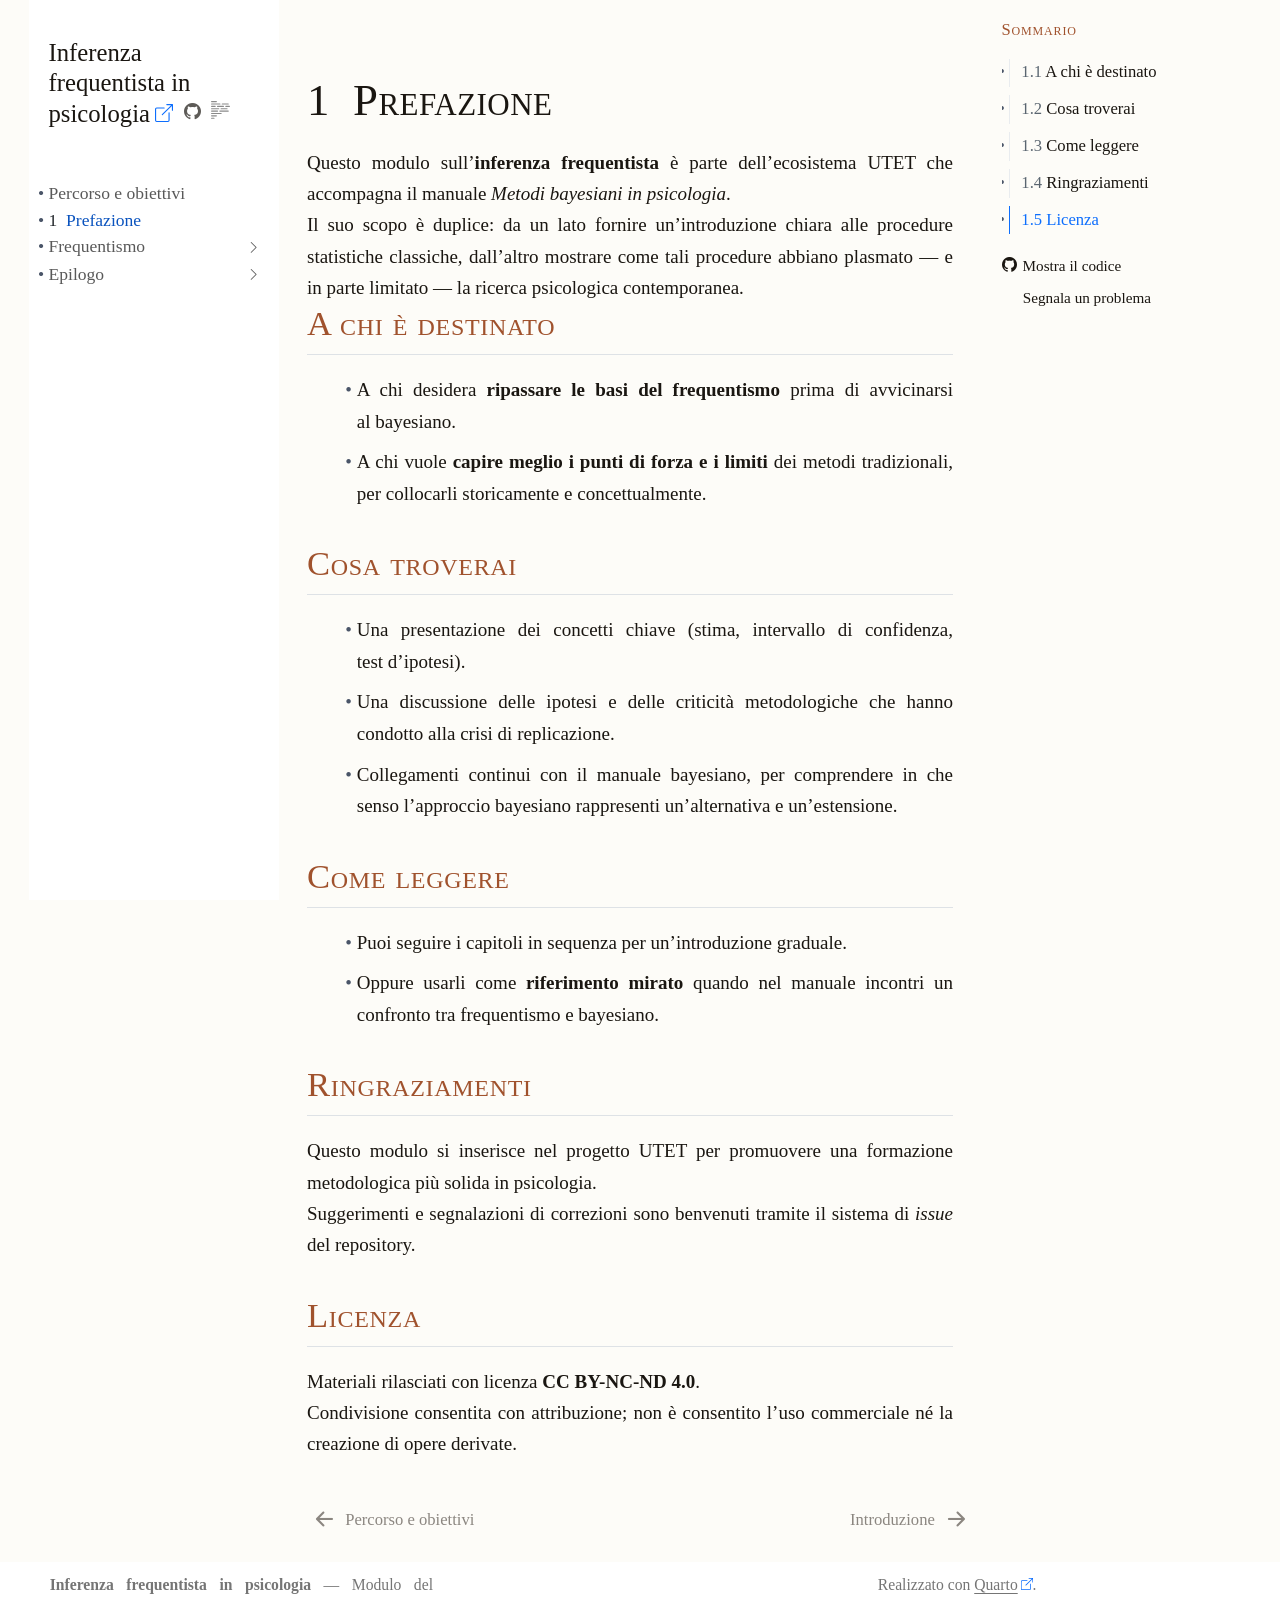
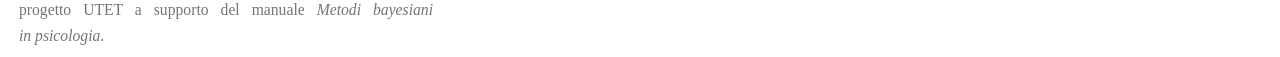
==== prefazione.html @ bd8d2718 "Update documentation" ====
<!DOCTYPE html>
<html xmlns="http://www.w3.org/1999/xhtml" lang="it" xml:lang="it"><head>

<meta charset="utf-8">
<meta name="generator" content="quarto-1.7.34">

<meta name="viewport" content="width=device-width, initial-scale=1.0, user-scalable=yes">


<title>1&nbsp; Prefazione – Inferenza frequentista in psicologia</title>
<style>
code{white-space: pre-wrap;}
span.smallcaps{font-variant: small-caps;}
div.columns{display: flex; gap: min(4vw, 1.5em);}
div.column{flex: auto; overflow-x: auto;}
div.hanging-indent{margin-left: 1.5em; text-indent: -1.5em;}
ul.task-list{list-style: none;}
ul.task-list li input[type="checkbox"] {
  width: 0.8em;
  margin: 0 0.8em 0.2em -1em; /* quarto-specific, see https://github.com/quarto-dev/quarto-cli/issues/4556 */ 
  vertical-align: middle;
}
</style>


<script src="site_libs/quarto-nav/quarto-nav.js"></script>
<script src="site_libs/quarto-nav/headroom.min.js"></script>
<script src="site_libs/clipboard/clipboard.min.js"></script>
<script src="site_libs/quarto-search/autocomplete.umd.js"></script>
<script src="site_libs/quarto-search/fuse.min.js"></script>
<script src="site_libs/quarto-search/quarto-search.js"></script>
<meta name="quarto:offset" content="./">
<link href="./chapters/frequentist_inference/introduction_frequentist_inference.html" rel="next">
<link href="./index.html" rel="prev">
<link href="./style/gauss.png" rel="icon" type="image/png">
<script src="site_libs/quarto-html/quarto.js" type="module"></script>
<script src="site_libs/quarto-html/tabsets/tabsets.js" type="module"></script>
<script src="site_libs/quarto-html/popper.min.js"></script>
<script src="site_libs/quarto-html/tippy.umd.min.js"></script>
<script src="site_libs/quarto-html/anchor.min.js"></script>
<link href="site_libs/quarto-html/tippy.css" rel="stylesheet">
<link href="site_libs/quarto-html/quarto-syntax-highlighting-0a72236910a44089af39cd28873f322e.css" rel="stylesheet" id="quarto-text-highlighting-styles">
<script src="site_libs/bootstrap/bootstrap.min.js"></script>
<link href="site_libs/bootstrap/bootstrap-icons.css" rel="stylesheet">
<link href="site_libs/bootstrap/bootstrap-9908c7b05874059c2106d454ac00f1d0.min.css" rel="stylesheet" append-hash="true" id="quarto-bootstrap" data-mode="light">
<script id="quarto-search-options" type="application/json">{
  "location": "sidebar",
  "copy-button": false,
  "collapse-after": 3,
  "panel-placement": "start",
  "type": "textbox",
  "limit": 50,
  "keyboard-shortcut": [
    "f",
    "/",
    "s"
  ],
  "show-item-context": false,
  "language": {
    "search-no-results-text": "Nessun risultato",
    "search-matching-documents-text": "documenti trovati",
    "search-copy-link-title": "Copiare il link nella ricerca",
    "search-hide-matches-text": "Nascondere i risultati aggiuntivi",
    "search-more-match-text": "ci sono altri risultati in questo documento",
    "search-more-matches-text": "ulteriori risultati in questo documento",
    "search-clear-button-title": "Pulire",
    "search-text-placeholder": "",
    "search-detached-cancel-button-title": "Cancellare",
    "search-submit-button-title": "Inviare",
    "search-label": "Ricerca"
  }
}</script>
<script async="" src="https://www.googletagmanager.com/gtag/js?id=G-QT5S3P9D31"></script>

<script type="text/javascript">

window.dataLayer = window.dataLayer || [];
function gtag(){dataLayer.push(arguments);}
gtag('js', new Date());
gtag('config', 'G-QT5S3P9D31', { 'anonymize_ip': true});
</script>
<style>html{ scroll-behavior: smooth; }</style>
<script>
window.MathJax = {
  tex: { inlineMath: [['$', '$'], ['\\(', '\\)']] },
  svg: { scale: 1, mtextInheritFont: true, fontCache: 'none', minScale: 1 },
  options: { renderActions: { addMenu: [0, '', ''] } },
  loader: { load: ['input/tex','output/svg'] }
};
</script>

<script>
window.MathJax = {
  tex: { inlineMath: [['$', '$'], ['\\(', '\\)']] },
  svg: { scale: 1, mtextInheritFont: true, fontCache: 'none', minScale: 1 },
  options: { renderActions: { addMenu: [0, '', ''] } },
  loader: { load: ['input/tex','output/svg'] }
};
// Suggerimento CSS: vedi sezione 3 per gli spazi attorno a display math
</script>

<script>
window.MathJax = {
  tex: {
    packages: {'[+]': ['boldsymbol']},
    inlineMath: [['$', '$'], ['\\(', '\\)']]
  },
  svg: { fontCache: 'global' }
};
</script>



<link rel="stylesheet" href="style/_typography-extras.css">
<link rel="stylesheet" href="style/_code-extras.css">
<link rel="stylesheet" href="style/_math-extras.css">
<link rel="stylesheet" href="style/styles.css">
</head>

<body class="nav-sidebar floating quarto-light">

<div id="quarto-search-results"></div>
  <header id="quarto-header" class="headroom fixed-top">
  <nav class="quarto-secondary-nav">
    <div class="container-fluid d-flex">
      <button type="button" class="quarto-btn-toggle btn" data-bs-toggle="collapse" role="button" data-bs-target=".quarto-sidebar-collapse-item" aria-controls="quarto-sidebar" aria-expanded="false" aria-label="Attiva/disattiva la barra laterale" onclick="if (window.quartoToggleHeadroom) { window.quartoToggleHeadroom(); }">
        <i class="bi bi-layout-text-sidebar-reverse"></i>
      </button>
        <nav class="quarto-page-breadcrumbs" aria-label="breadcrumb"><ol class="breadcrumb"><li class="breadcrumb-item"><a href="./prefazione.html"><span class="chapter-number">1</span>&nbsp; <span class="chapter-title">Prefazione</span></a></li></ol></nav>
        <a class="flex-grow-1" role="navigation" data-bs-toggle="collapse" data-bs-target=".quarto-sidebar-collapse-item" aria-controls="quarto-sidebar" aria-expanded="false" aria-label="Attiva/disattiva la barra laterale" onclick="if (window.quartoToggleHeadroom) { window.quartoToggleHeadroom(); }">      
        </a>
      <button type="button" class="btn quarto-search-button" aria-label="Ricerca" onclick="window.quartoOpenSearch();">
        <i class="bi bi-search"></i>
      </button>
    </div>
  </nav>
</header>
<!-- content -->
<div id="quarto-content" class="quarto-container page-columns page-rows-contents page-layout-article">
<!-- sidebar -->
  <nav id="quarto-sidebar" class="sidebar collapse collapse-horizontal quarto-sidebar-collapse-item sidebar-navigation floating overflow-auto">
    <div class="pt-lg-2 mt-2 text-left sidebar-header">
    <div class="sidebar-title mb-0 py-0">
      <a href="./">Inferenza frequentista in psicologia</a> 
        <div class="sidebar-tools-main">
    <a href="https://github.com/ccaudek/utet-frequentista/" title="Source Code" class="quarto-navigation-tool px-1" aria-label="Source Code"><i class="bi bi-github"></i></a>
  <a href="" class="quarto-reader-toggle quarto-navigation-tool px-1" onclick="window.quartoToggleReader(); return false;" title="Attiva/disattiva la modalità lettore">
  <div class="quarto-reader-toggle-btn">
  <i class="bi"></i>
  </div>
</a>
</div>
    </div>
      </div>
        <div class="mt-2 flex-shrink-0 align-items-center">
        <div class="sidebar-search">
        <div id="quarto-search" class="" title="Ricerca"></div>
        </div>
        </div>
    <div class="sidebar-menu-container"> 
    <ul class="list-unstyled mt-1">
        <li class="sidebar-item">
  <div class="sidebar-item-container"> 
  <a href="./index.html" class="sidebar-item-text sidebar-link">
 <span class="menu-text">Percorso e obiettivi</span></a>
  </div>
</li>
        <li class="sidebar-item">
  <div class="sidebar-item-container"> 
  <a href="./prefazione.html" class="sidebar-item-text sidebar-link active">
 <span class="menu-text"><span class="chapter-number">1</span>&nbsp; <span class="chapter-title">Prefazione</span></span></a>
  </div>
</li>
        <li class="sidebar-item sidebar-item-section">
      <div class="sidebar-item-container"> 
            <a class="sidebar-item-text sidebar-link text-start collapsed" data-bs-toggle="collapse" data-bs-target="#quarto-sidebar-section-1" role="navigation" aria-expanded="false">
 <span class="menu-text">Frequentismo</span></a>
          <a class="sidebar-item-toggle text-start collapsed" data-bs-toggle="collapse" data-bs-target="#quarto-sidebar-section-1" role="navigation" aria-expanded="false" aria-label="Attiva/disattiva sezione">
            <i class="bi bi-chevron-right ms-2"></i>
          </a> 
      </div>
      <ul id="quarto-sidebar-section-1" class="collapse list-unstyled sidebar-section depth1 ">  
          <li class="sidebar-item">
  <div class="sidebar-item-container"> 
  <a href="./chapters/frequentist_inference/introduction_frequentist_inference.html" class="sidebar-item-text sidebar-link">
 <span class="menu-text">Introduzione</span></a>
  </div>
</li>
          <li class="sidebar-item">
  <div class="sidebar-item-container"> 
  <a href="./chapters/frequentist_inference/01_galton.html" class="sidebar-item-text sidebar-link">
 <span class="menu-text"><span class="chapter-number">2</span>&nbsp; <span class="chapter-title">Inferenza frequentista</span></span></a>
  </div>
</li>
          <li class="sidebar-item">
  <div class="sidebar-item-container"> 
  <a href="./chapters/frequentist_inference/02_stime_parametri.html" class="sidebar-item-text sidebar-link">
 <span class="menu-text"><span class="chapter-number">3</span>&nbsp; <span class="chapter-title">Stime, stimatori e parametri</span></span></a>
  </div>
</li>
          <li class="sidebar-item">
  <div class="sidebar-item-container"> 
  <a href="./chapters/frequentist_inference/03_conf_interv.html" class="sidebar-item-text sidebar-link">
 <span class="menu-text"><span class="chapter-number">4</span>&nbsp; <span class="chapter-title">Intervalli di fiducia</span></span></a>
  </div>
</li>
          <li class="sidebar-item">
  <div class="sidebar-item-container"> 
  <a href="./chapters/frequentist_inference/04_sample_size.html" class="sidebar-item-text sidebar-link">
 <span class="menu-text"><span class="chapter-number">5</span>&nbsp; <span class="chapter-title">La grandezza del campione</span></span></a>
  </div>
</li>
          <li class="sidebar-item">
  <div class="sidebar-item-container"> 
  <a href="./chapters/frequentist_inference/05_test_ipotesi.html" class="sidebar-item-text sidebar-link">
 <span class="menu-text"><span class="chapter-number">6</span>&nbsp; <span class="chapter-title">Significatività statistica</span></span></a>
  </div>
</li>
          <li class="sidebar-item">
  <div class="sidebar-item-container"> 
  <a href="./chapters/frequentist_inference/06_two_ind_samples.html" class="sidebar-item-text sidebar-link">
 <span class="menu-text"><span class="chapter-number">7</span>&nbsp; <span class="chapter-title">Test t di Student per campioni indipendenti</span></span></a>
  </div>
</li>
      </ul>
  </li>
        <li class="sidebar-item sidebar-item-section">
      <div class="sidebar-item-container"> 
            <a class="sidebar-item-text sidebar-link text-start collapsed" data-bs-toggle="collapse" data-bs-target="#quarto-sidebar-section-2" role="navigation" aria-expanded="false">
 <span class="menu-text">Epilogo</span></a>
          <a class="sidebar-item-toggle text-start collapsed" data-bs-toggle="collapse" data-bs-target="#quarto-sidebar-section-2" role="navigation" aria-expanded="false" aria-label="Attiva/disattiva sezione">
            <i class="bi bi-chevron-right ms-2"></i>
          </a> 
      </div>
      <ul id="quarto-sidebar-section-2" class="collapse list-unstyled sidebar-section depth1 ">  
          <li class="sidebar-item">
  <div class="sidebar-item-container"> 
  <a href="./chapters/epiloque/epiloque.html" class="sidebar-item-text sidebar-link">
 <span class="menu-text">Considerazioni Conclusive</span></a>
  </div>
</li>
      </ul>
  </li>
    </ul>
    </div>
</nav>
<div id="quarto-sidebar-glass" class="quarto-sidebar-collapse-item" data-bs-toggle="collapse" data-bs-target=".quarto-sidebar-collapse-item"></div>
<!-- margin-sidebar -->
    <div id="quarto-margin-sidebar" class="sidebar margin-sidebar">
        <nav id="TOC" role="doc-toc" class="toc-active">
    <h2 id="toc-title">Sommario</h2>
   
  <ul class="collapse">
  <li><a href="#a-chi-è-destinato" id="toc-a-chi-è-destinato" class="nav-link active" data-scroll-target="#a-chi-è-destinato"><span class="header-section-number">1.1</span> A chi è destinato</a></li>
  <li><a href="#cosa-troverai" id="toc-cosa-troverai" class="nav-link" data-scroll-target="#cosa-troverai"><span class="header-section-number">1.2</span> Cosa troverai</a></li>
  <li><a href="#come-leggere" id="toc-come-leggere" class="nav-link" data-scroll-target="#come-leggere"><span class="header-section-number">1.3</span> Come leggere</a></li>
  <li><a href="#ringraziamenti" id="toc-ringraziamenti" class="nav-link" data-scroll-target="#ringraziamenti"><span class="header-section-number">1.4</span> Ringraziamenti</a></li>
  <li><a href="#licenza" id="toc-licenza" class="nav-link" data-scroll-target="#licenza"><span class="header-section-number">1.5</span> Licenza</a></li>
  </ul>
<div class="toc-actions"><ul class="collapse"><li><a href="https://github.com/ccaudek/utet-frequentista/blob/main/prefazione.qmd" class="toc-action"><i class="bi bi-github"></i>Mostra il codice</a></li><li><a href="https://github.com/ccaudek/utet-frequentista/issues/new" class="toc-action"><i class="bi empty"></i>Segnala un problema</a></li></ul></div></nav>
    </div>
<!-- main -->
<main class="content" id="quarto-document-content">

<header id="title-block-header" class="quarto-title-block default">
<div class="quarto-title">
<h1 class="title"><span class="chapter-number">1</span>&nbsp; <span class="chapter-title">Prefazione</span></h1>
</div>



<div class="quarto-title-meta">

    
  
    
  </div>
  


</header>


<p>Questo modulo sull’<strong>inferenza frequentista</strong> è parte dell’ecosistema UTET che accompagna il manuale <em>Metodi bayesiani in psicologia</em>.<br>
Il suo scopo è duplice: da un lato fornire un’introduzione chiara alle procedure statistiche classiche, dall’altro mostrare come tali procedure abbiano plasmato — e in parte limitato — la ricerca psicologica contemporanea.</p>
<section id="a-chi-è-destinato" class="level2" data-number="1.1">
<h2 data-number="1.1" class="anchored" data-anchor-id="a-chi-è-destinato"><span class="header-section-number">1.1</span> A chi è destinato</h2>
<ul>
<li>A chi desidera <strong>ripassare le basi del frequentismo</strong> prima di avvicinarsi al bayesiano.<br>
</li>
<li>A chi vuole <strong>capire meglio i punti di forza e i limiti</strong> dei metodi tradizionali, per collocarli storicamente e concettualmente.</li>
</ul>
</section>
<section id="cosa-troverai" class="level2" data-number="1.2">
<h2 data-number="1.2" class="anchored" data-anchor-id="cosa-troverai"><span class="header-section-number">1.2</span> Cosa troverai</h2>
<ul>
<li>Una presentazione dei concetti chiave (stima, intervallo di confidenza, test d’ipotesi).<br>
</li>
<li>Una discussione delle ipotesi e delle criticità metodologiche che hanno condotto alla crisi di replicazione.<br>
</li>
<li>Collegamenti continui con il manuale bayesiano, per comprendere in che senso l’approccio bayesiano rappresenti un’alternativa e un’estensione.</li>
</ul>
</section>
<section id="come-leggere" class="level2" data-number="1.3">
<h2 data-number="1.3" class="anchored" data-anchor-id="come-leggere"><span class="header-section-number">1.3</span> Come leggere</h2>
<ul>
<li>Puoi seguire i capitoli in sequenza per un’introduzione graduale.<br>
</li>
<li>Oppure usarli come <strong>riferimento mirato</strong> quando nel manuale incontri un confronto tra frequentismo e bayesiano.</li>
</ul>
</section>
<section id="ringraziamenti" class="level2" data-number="1.4">
<h2 data-number="1.4" class="anchored" data-anchor-id="ringraziamenti"><span class="header-section-number">1.4</span> Ringraziamenti</h2>
<p>Questo modulo si inserisce nel progetto UTET per promuovere una formazione metodologica più solida in psicologia.<br>
Suggerimenti e segnalazioni di correzioni sono benvenuti tramite il sistema di <em>issue</em> del repository.</p>
</section>
<section id="licenza" class="level2" data-number="1.5">
<h2 data-number="1.5" class="anchored" data-anchor-id="licenza"><span class="header-section-number">1.5</span> Licenza</h2>
<p>Materiali rilasciati con licenza <strong>CC BY-NC-ND 4.0</strong>.<br>
Condivisione consentita con attribuzione; non è consentito l’uso commerciale né la creazione di opere derivate.</p>


</section>

</main> <!-- /main -->
<script>
document.body.classList.add('classic-book');
document.addEventListener('DOMContentLoaded', function() {
  const paragraphs = document.querySelectorAll('p');
  paragraphs.forEach(p => {
    if (p.textContent.length > 200) {
      p.style.hyphens = 'auto';
      p.style.hyphenateCharacter = '-';
    }
  });
  const headings = document.querySelectorAll('h1, h2, h3, h4, h5, h6');
  headings.forEach(h => {
    h.style.fontFeatureSettings = '"liga" 1, "dlig" 1, "smcp" 1';
  });
});
</script>
<script id="quarto-html-after-body" type="application/javascript">
  window.document.addEventListener("DOMContentLoaded", function (event) {
    const icon = "";
    const anchorJS = new window.AnchorJS();
    anchorJS.options = {
      placement: 'right',
      icon: icon
    };
    anchorJS.add('.anchored');
    const isCodeAnnotation = (el) => {
      for (const clz of el.classList) {
        if (clz.startsWith('code-annotation-')) {                     
          return true;
        }
      }
      return false;
    }
    const onCopySuccess = function(e) {
      // button target
      const button = e.trigger;
      // don't keep focus
      button.blur();
      // flash "checked"
      button.classList.add('code-copy-button-checked');
      var currentTitle = button.getAttribute("title");
      button.setAttribute("title", "Copiato!");
      let tooltip;
      if (window.bootstrap) {
        button.setAttribute("data-bs-toggle", "tooltip");
        button.setAttribute("data-bs-placement", "left");
        button.setAttribute("data-bs-title", "Copiato!");
        tooltip = new bootstrap.Tooltip(button, 
          { trigger: "manual", 
            customClass: "code-copy-button-tooltip",
            offset: [0, -8]});
        tooltip.show();    
      }
      setTimeout(function() {
        if (tooltip) {
          tooltip.hide();
          button.removeAttribute("data-bs-title");
          button.removeAttribute("data-bs-toggle");
          button.removeAttribute("data-bs-placement");
        }
        button.setAttribute("title", currentTitle);
        button.classList.remove('code-copy-button-checked');
      }, 1000);
      // clear code selection
      e.clearSelection();
    }
    const getTextToCopy = function(trigger) {
        const codeEl = trigger.previousElementSibling.cloneNode(true);
        for (const childEl of codeEl.children) {
          if (isCodeAnnotation(childEl)) {
            childEl.remove();
          }
        }
        return codeEl.innerText;
    }
    const clipboard = new window.ClipboardJS('.code-copy-button:not([data-in-quarto-modal])', {
      text: getTextToCopy
    });
    clipboard.on('success', onCopySuccess);
    if (window.document.getElementById('quarto-embedded-source-code-modal')) {
      const clipboardModal = new window.ClipboardJS('.code-copy-button[data-in-quarto-modal]', {
        text: getTextToCopy,
        container: window.document.getElementById('quarto-embedded-source-code-modal')
      });
      clipboardModal.on('success', onCopySuccess);
    }
      var localhostRegex = new RegExp(/^(?:http|https):\/\/localhost\:?[0-9]*\//);
      var mailtoRegex = new RegExp(/^mailto:/);
        var filterRegex = new RegExp("https:\/\/ccaudek\.github\.io\/utet-frequentista\/");
      var isInternal = (href) => {
          return filterRegex.test(href) || localhostRegex.test(href) || mailtoRegex.test(href);
      }
      // Inspect non-navigation links and adorn them if external
     var links = window.document.querySelectorAll('a[href]:not(.nav-link):not(.navbar-brand):not(.toc-action):not(.sidebar-link):not(.sidebar-item-toggle):not(.pagination-link):not(.no-external):not([aria-hidden]):not(.dropdown-item):not(.quarto-navigation-tool):not(.about-link)');
      for (var i=0; i<links.length; i++) {
        const link = links[i];
        if (!isInternal(link.href)) {
          // undo the damage that might have been done by quarto-nav.js in the case of
          // links that we want to consider external
          if (link.dataset.originalHref !== undefined) {
            link.href = link.dataset.originalHref;
          }
            // target, if specified
            link.setAttribute("target", "_blank");
            if (link.getAttribute("rel") === null) {
              link.setAttribute("rel", "noopener");
            }
            // default icon
            link.classList.add("external");
        }
      }
    function tippyHover(el, contentFn, onTriggerFn, onUntriggerFn) {
      const config = {
        allowHTML: true,
        maxWidth: 500,
        delay: 100,
        arrow: false,
        appendTo: function(el) {
            return el.parentElement;
        },
        interactive: true,
        interactiveBorder: 10,
        theme: 'quarto',
        placement: 'bottom-start',
      };
      if (contentFn) {
        config.content = contentFn;
      }
      if (onTriggerFn) {
        config.onTrigger = onTriggerFn;
      }
      if (onUntriggerFn) {
        config.onUntrigger = onUntriggerFn;
      }
      window.tippy(el, config); 
    }
    const noterefs = window.document.querySelectorAll('a[role="doc-noteref"]');
    for (var i=0; i<noterefs.length; i++) {
      const ref = noterefs[i];
      tippyHover(ref, function() {
        // use id or data attribute instead here
        let href = ref.getAttribute('data-footnote-href') || ref.getAttribute('href');
        try { href = new URL(href).hash; } catch {}
        const id = href.replace(/^#\/?/, "");
        const note = window.document.getElementById(id);
        if (note) {
          return note.innerHTML;
        } else {
          return "";
        }
      });
    }
    const xrefs = window.document.querySelectorAll('a.quarto-xref');
    const processXRef = (id, note) => {
      // Strip column container classes
      const stripColumnClz = (el) => {
        el.classList.remove("page-full", "page-columns");
        if (el.children) {
          for (const child of el.children) {
            stripColumnClz(child);
          }
        }
      }
      stripColumnClz(note)
      if (id === null || id.startsWith('sec-')) {
        // Special case sections, only their first couple elements
        const container = document.createElement("div");
        if (note.children && note.children.length > 2) {
          container.appendChild(note.children[0].cloneNode(true));
          for (let i = 1; i < note.children.length; i++) {
            const child = note.children[i];
            if (child.tagName === "P" && child.innerText === "") {
              continue;
            } else {
              container.appendChild(child.cloneNode(true));
              break;
            }
          }
          if (window.Quarto?.typesetMath) {
            window.Quarto.typesetMath(container);
          }
          return container.innerHTML
        } else {
          if (window.Quarto?.typesetMath) {
            window.Quarto.typesetMath(note);
          }
          return note.innerHTML;
        }
      } else {
        // Remove any anchor links if they are present
        const anchorLink = note.querySelector('a.anchorjs-link');
        if (anchorLink) {
          anchorLink.remove();
        }
        if (window.Quarto?.typesetMath) {
          window.Quarto.typesetMath(note);
        }
        if (note.classList.contains("callout")) {
          return note.outerHTML;
        } else {
          return note.innerHTML;
        }
      }
    }
    for (var i=0; i<xrefs.length; i++) {
      const xref = xrefs[i];
      tippyHover(xref, undefined, function(instance) {
        instance.disable();
        let url = xref.getAttribute('href');
        let hash = undefined; 
        if (url.startsWith('#')) {
          hash = url;
        } else {
          try { hash = new URL(url).hash; } catch {}
        }
        if (hash) {
          const id = hash.replace(/^#\/?/, "");
          const note = window.document.getElementById(id);
          if (note !== null) {
            try {
              const html = processXRef(id, note.cloneNode(true));
              instance.setContent(html);
            } finally {
              instance.enable();
              instance.show();
            }
          } else {
            // See if we can fetch this
            fetch(url.split('#')[0])
            .then(res => res.text())
            .then(html => {
              const parser = new DOMParser();
              const htmlDoc = parser.parseFromString(html, "text/html");
              const note = htmlDoc.getElementById(id);
              if (note !== null) {
                const html = processXRef(id, note);
                instance.setContent(html);
              } 
            }).finally(() => {
              instance.enable();
              instance.show();
            });
          }
        } else {
          // See if we can fetch a full url (with no hash to target)
          // This is a special case and we should probably do some content thinning / targeting
          fetch(url)
          .then(res => res.text())
          .then(html => {
            const parser = new DOMParser();
            const htmlDoc = parser.parseFromString(html, "text/html");
            const note = htmlDoc.querySelector('main.content');
            if (note !== null) {
              // This should only happen for chapter cross references
              // (since there is no id in the URL)
              // remove the first header
              if (note.children.length > 0 && note.children[0].tagName === "HEADER") {
                note.children[0].remove();
              }
              const html = processXRef(null, note);
              instance.setContent(html);
            } 
          }).finally(() => {
            instance.enable();
            instance.show();
          });
        }
      }, function(instance) {
      });
    }
        let selectedAnnoteEl;
        const selectorForAnnotation = ( cell, annotation) => {
          let cellAttr = 'data-code-cell="' + cell + '"';
          let lineAttr = 'data-code-annotation="' +  annotation + '"';
          const selector = 'span[' + cellAttr + '][' + lineAttr + ']';
          return selector;
        }
        const selectCodeLines = (annoteEl) => {
          const doc = window.document;
          const targetCell = annoteEl.getAttribute("data-target-cell");
          const targetAnnotation = annoteEl.getAttribute("data-target-annotation");
          const annoteSpan = window.document.querySelector(selectorForAnnotation(targetCell, targetAnnotation));
          const lines = annoteSpan.getAttribute("data-code-lines").split(",");
          const lineIds = lines.map((line) => {
            return targetCell + "-" + line;
          })
          let top = null;
          let height = null;
          let parent = null;
          if (lineIds.length > 0) {
              //compute the position of the single el (top and bottom and make a div)
              const el = window.document.getElementById(lineIds[0]);
              top = el.offsetTop;
              height = el.offsetHeight;
              parent = el.parentElement.parentElement;
            if (lineIds.length > 1) {
              const lastEl = window.document.getElementById(lineIds[lineIds.length - 1]);
              const bottom = lastEl.offsetTop + lastEl.offsetHeight;
              height = bottom - top;
            }
            if (top !== null && height !== null && parent !== null) {
              // cook up a div (if necessary) and position it 
              let div = window.document.getElementById("code-annotation-line-highlight");
              if (div === null) {
                div = window.document.createElement("div");
                div.setAttribute("id", "code-annotation-line-highlight");
                div.style.position = 'absolute';
                parent.appendChild(div);
              }
              div.style.top = top - 2 + "px";
              div.style.height = height + 4 + "px";
              div.style.left = 0;
              let gutterDiv = window.document.getElementById("code-annotation-line-highlight-gutter");
              if (gutterDiv === null) {
                gutterDiv = window.document.createElement("div");
                gutterDiv.setAttribute("id", "code-annotation-line-highlight-gutter");
                gutterDiv.style.position = 'absolute';
                const codeCell = window.document.getElementById(targetCell);
                const gutter = codeCell.querySelector('.code-annotation-gutter');
                gutter.appendChild(gutterDiv);
              }
              gutterDiv.style.top = top - 2 + "px";
              gutterDiv.style.height = height + 4 + "px";
            }
            selectedAnnoteEl = annoteEl;
          }
        };
        const unselectCodeLines = () => {
          const elementsIds = ["code-annotation-line-highlight", "code-annotation-line-highlight-gutter"];
          elementsIds.forEach((elId) => {
            const div = window.document.getElementById(elId);
            if (div) {
              div.remove();
            }
          });
          selectedAnnoteEl = undefined;
        };
          // Handle positioning of the toggle
      window.addEventListener(
        "resize",
        throttle(() => {
          elRect = undefined;
          if (selectedAnnoteEl) {
            selectCodeLines(selectedAnnoteEl);
          }
        }, 10)
      );
      function throttle(fn, ms) {
      let throttle = false;
      let timer;
        return (...args) => {
          if(!throttle) { // first call gets through
              fn.apply(this, args);
              throttle = true;
          } else { // all the others get throttled
              if(timer) clearTimeout(timer); // cancel #2
              timer = setTimeout(() => {
                fn.apply(this, args);
                timer = throttle = false;
              }, ms);
          }
        };
      }
        // Attach click handler to the DT
        const annoteDls = window.document.querySelectorAll('dt[data-target-cell]');
        for (const annoteDlNode of annoteDls) {
          annoteDlNode.addEventListener('click', (event) => {
            const clickedEl = event.target;
            if (clickedEl !== selectedAnnoteEl) {
              unselectCodeLines();
              const activeEl = window.document.querySelector('dt[data-target-cell].code-annotation-active');
              if (activeEl) {
                activeEl.classList.remove('code-annotation-active');
              }
              selectCodeLines(clickedEl);
              clickedEl.classList.add('code-annotation-active');
            } else {
              // Unselect the line
              unselectCodeLines();
              clickedEl.classList.remove('code-annotation-active');
            }
          });
        }
    const findCites = (el) => {
      const parentEl = el.parentElement;
      if (parentEl) {
        const cites = parentEl.dataset.cites;
        if (cites) {
          return {
            el,
            cites: cites.split(' ')
          };
        } else {
          return findCites(el.parentElement)
        }
      } else {
        return undefined;
      }
    };
    var bibliorefs = window.document.querySelectorAll('a[role="doc-biblioref"]');
    for (var i=0; i<bibliorefs.length; i++) {
      const ref = bibliorefs[i];
      const citeInfo = findCites(ref);
      if (citeInfo) {
        tippyHover(citeInfo.el, function() {
          var popup = window.document.createElement('div');
          citeInfo.cites.forEach(function(cite) {
            var citeDiv = window.document.createElement('div');
            citeDiv.classList.add('hanging-indent');
            citeDiv.classList.add('csl-entry');
            var biblioDiv = window.document.getElementById('ref-' + cite);
            if (biblioDiv) {
              citeDiv.innerHTML = biblioDiv.innerHTML;
            }
            popup.appendChild(citeDiv);
          });
          return popup.innerHTML;
        });
      }
    }
  });
  </script>
<nav class="page-navigation">
  <div class="nav-page nav-page-previous">
      <a href="./index.html" class="pagination-link" aria-label="Percorso e obiettivi">
        <i class="bi bi-arrow-left-short"></i> <span class="nav-page-text">Percorso e obiettivi</span>
      </a>          
  </div>
  <div class="nav-page nav-page-next">
      <a href="./chapters/frequentist_inference/introduction_frequentist_inference.html" class="pagination-link" aria-label="Introduzione">
        <span class="nav-page-text">Introduzione</span> <i class="bi bi-arrow-right-short"></i>
      </a>
  </div>
</nav>
</div> <!-- /content -->
<footer class="footer">
  <div class="nav-footer">
    <div class="nav-footer-left">
<p><strong>Inferenza frequentista in psicologia</strong> — Modulo del progetto UTET a supporto del manuale <em>Metodi bayesiani in psicologia</em>.</p>
</div>   
    <div class="nav-footer-center">
      &nbsp;
    <div class="toc-actions d-sm-block d-md-none"><ul><li><a href="https://github.com/ccaudek/utet-frequentista/blob/main/prefazione.qmd" class="toc-action"><i class="bi bi-github"></i>Mostra il codice</a></li><li><a href="https://github.com/ccaudek/utet-frequentista/issues/new" class="toc-action"><i class="bi empty"></i>Segnala un problema</a></li></ul></div></div>
    <div class="nav-footer-right">
<p>Realizzato con <a href="https://quarto.org/">Quarto</a>.</p>
</div>
  </div>
</footer>




<script src="site_libs/quarto-html/zenscroll-min.js"></script>
</body></html>
---- site_libs/quarto-html/tippy.css ----
.tippy-box[data-animation=fade][data-state=hidden]{opacity:0}[data-tippy-root]{max-width:calc(100vw - 10px)}.tippy-box{position:relative;background-color:#333;color:#fff;border-radius:4px;font-size:14px;line-height:1.4;white-space:normal;outline:0;transition-property:transform,visibility,opacity}.tippy-box[data-placement^=top]>.tippy-arrow{bottom:0}.tippy-box[data-placement^=top]>.tippy-arrow:before{bottom:-7px;left:0;border-width:8px 8px 0;border-top-color:initial;transform-origin:center top}.tippy-box[data-placement^=bottom]>.tippy-arrow{top:0}.tippy-box[data-placement^=bottom]>.tippy-arrow:before{top:-7px;left:0;border-width:0 8px 8px;border-bottom-color:initial;transform-origin:center bottom}.tippy-box[data-placement^=left]>.tippy-arrow{right:0}.tippy-box[data-placement^=left]>.tippy-arrow:before{border-width:8px 0 8px 8px;border-left-color:initial;right:-7px;transform-origin:center left}.tippy-box[data-placement^=right]>.tippy-arrow{left:0}.tippy-box[data-placement^=right]>.tippy-arrow:before{left:-7px;border-width:8px 8px 8px 0;border-right-color:initial;transform-origin:center right}.tippy-box[data-inertia][data-state=visible]{transition-timing-function:cubic-bezier(.54,1.5,.38,1.11)}.tippy-arrow{width:16px;height:16px;color:#333}.tippy-arrow:before{content:"";position:absolute;border-color:transparent;border-style:solid}.tippy-content{position:relative;padding:5px 9px;z-index:1}
---- site_libs/quarto-html/quarto-syntax-highlighting-0a72236910a44089af39cd28873f322e.css ----
/* quarto syntax highlight colors */
:root {
  --quarto-hl-ot-color: #003B4F;
  --quarto-hl-at-color: #657422;
  --quarto-hl-ss-color: #20794D;
  --quarto-hl-an-color: #5E5E5E;
  --quarto-hl-fu-color: #4758AB;
  --quarto-hl-st-color: #20794D;
  --quarto-hl-cf-color: #003B4F;
  --quarto-hl-op-color: #5E5E5E;
  --quarto-hl-er-color: #AD0000;
  --quarto-hl-bn-color: #AD0000;
  --quarto-hl-al-color: #AD0000;
  --quarto-hl-va-color: #111111;
  --quarto-hl-bu-color: inherit;
  --quarto-hl-ex-color: inherit;
  --quarto-hl-pp-color: #AD0000;
  --quarto-hl-in-color: #5E5E5E;
  --quarto-hl-vs-color: #20794D;
  --quarto-hl-wa-color: #5E5E5E;
  --quarto-hl-do-color: #5E5E5E;
  --quarto-hl-im-color: #00769E;
  --quarto-hl-ch-color: #20794D;
  --quarto-hl-dt-color: #AD0000;
  --quarto-hl-fl-color: #AD0000;
  --quarto-hl-co-color: #5E5E5E;
  --quarto-hl-cv-color: #5E5E5E;
  --quarto-hl-cn-color: #8f5902;
  --quarto-hl-sc-color: #5E5E5E;
  --quarto-hl-dv-color: #AD0000;
  --quarto-hl-kw-color: #003B4F;
}

/* other quarto variables */
:root {
  --quarto-font-monospace: "Fira Code", "SF Mono", ui-monospace, SFMono-Regular, Menlo, Monaco, Consolas, "Liberation Mono", "Courier New", monospace;
}

/* syntax highlight based on Pandoc's rules */
pre > code.sourceCode > span {
  color: #003B4F;
}

code.sourceCode > span {
  color: #003B4F;
}

div.sourceCode,
div.sourceCode pre.sourceCode {
  color: #003B4F;
}

/* Normal */
code span {
  color: #003B4F;
}

/* Alert */
code span.al {
  color: #AD0000;
  font-style: inherit;
}

/* Annotation */
code span.an {
  color: #5E5E5E;
  font-style: inherit;
}

/* Attribute */
code span.at {
  color: #657422;
  font-style: inherit;
}

/* BaseN */
code span.bn {
  color: #AD0000;
  font-style: inherit;
}

/* BuiltIn */
code span.bu {
  font-style: inherit;
}

/* ControlFlow */
code span.cf {
  color: #003B4F;
  font-weight: bold;
  font-style: inherit;
}

/* Char */
code span.ch {
  color: #20794D;
  font-style: inherit;
}

/* Constant */
code span.cn {
  color: #8f5902;
  font-style: inherit;
}

/* Comment */
code span.co {
  color: #5E5E5E;
  font-style: inherit;
}

/* CommentVar */
code span.cv {
  color: #5E5E5E;
  font-style: italic;
}

/* Documentation */
code span.do {
  color: #5E5E5E;
  font-style: italic;
}

/* DataType */
code span.dt {
  color: #AD0000;
  font-style: inherit;
}

/* DecVal */
code span.dv {
  color: #AD0000;
  font-style: inherit;
}

/* Error */
code span.er {
  color: #AD0000;
  font-style: inherit;
}

/* Extension */
code span.ex {
  font-style: inherit;
}

/* Float */
code span.fl {
  color: #AD0000;
  font-style: inherit;
}

/* Function */
code span.fu {
  color: #4758AB;
  font-style: inherit;
}

/* Import */
code span.im {
  color: #00769E;
  font-style: inherit;
}

/* Information */
code span.in {
  color: #5E5E5E;
  font-style: inherit;
}

/* Keyword */
code span.kw {
  color: #003B4F;
  font-weight: bold;
  font-style: inherit;
}

/* Operator */
code span.op {
  color: #5E5E5E;
  font-style: inherit;
}

/* Other */
code span.ot {
  color: #003B4F;
  font-style: inherit;
}

/* Preprocessor */
code span.pp {
  color: #AD0000;
  font-style: inherit;
}

/* SpecialChar */
code span.sc {
  color: #5E5E5E;
  font-style: inherit;
}

/* SpecialString */
code span.ss {
  color: #20794D;
  font-style: inherit;
}

/* String */
code span.st {
  color: #20794D;
  font-style: inherit;
}

/* Variable */
code span.va {
  color: #111111;
  font-style: inherit;
}

/* VerbatimString */
code span.vs {
  color: #20794D;
  font-style: inherit;
}

/* Warning */
code span.wa {
  color: #5E5E5E;
  font-style: italic;
}

.prevent-inlining {
  content: "</";
}

/*# sourceMappingURL=6f7e78c4129bf0eb17fdf1a841720082.css.map */
---- style/_typography-extras.css ----
/* =========================================================
_typography-extras.css — stile classico/umanistico
Dipendenze: caricare DOPO il tema (es. etbook-litera.scss)
========================================================= */

/* Colonna leggibile e ritmo verticale */
.quarto-container .page-layout-article .content {
max-width: 72ch;
line-height: 1.55;
}

/* Sillabazione (IT/EN) */
.content p,
.content li,
.content blockquote {
hyphens: auto;
-webkit-hyphens: auto;
-ms-hyphens: auto;
}

/* Vedove e orfani (supporto parziale) */
.content p { widows: 3; orphans: 3; }

/* Titoli leggermente più ariosi e umanistici */
.content h1, .content h2, .content h3 {
letter-spacing: 0.01em;
font-feature-settings: "liga" 1, "kern" 1, "onum" 1;
}

/* Link con sottolineatura “editoriale” */
a { text-underline-offset: 0.18em; }

/* Blockquote sobrio */
.content blockquote {
border-left: 3px solid #0000001a;
padding-left: 0.9rem;
color: #222;
}

/* Tabelle sobrie e leggibili */
table { border-collapse: collapse; border: 1px solid #0000001a; }
table th, table td { padding: 0.5rem 0.7rem; border-bottom: 1px solid #00000014; }
table thead th { font-variant-caps: small-caps; letter-spacing: 0.02em; }

/* Stampa: niente sottolineature, nascondi sidebar/toc se presenti */
@media print {
a { text-decoration: none; }
nav.sidebar, .toc-left { display: none !important; }
}


/* ===== “Paginazione” da libro (solo testo) ===== */
.content p,
.content li,
.content blockquote {
  text-align: justify;
  text-justify: inter-word; /* fallback */
  hanging-punctuation: first allow-end; /* ok per testo */
}

/* Rientro del primo rigo e nessuno spazio verticale tra paragrafi (solo testo) */
.content p {
  text-indent: 1.2em;
  margin-top: 0;
  margin-bottom: 0;
}
.content p + p { margin-top: 0; }

/* Evita rientro dopo titoli, liste, figure, callout */
.content h1 + p,
.content h2 + p,
.content h3 + p,
.content .callout + p,
.figure + p,
ul + p, ol + p,
table + p, blockquote + p {
  text-indent: 0;
}

/* ===== Protezioni per la matematica (MathJax v3) ===== */
/* Niente giustificazione né hanging nelle formule */
.content mjx-container {
  text-align: start;           /* o left */
  text-justify: auto;
  hanging-punctuation: none;
}

/* Se il display math è dentro un <p>, annulla il rientro */
.content p > mjx-container {
  text-indent: 0 !important;
  margin-left: 0; /* sicurezza */
}

/* Se il browser supporta :has, rimuovi rientro ai paragrafi che contengono math */
/*
@supports selector(p:has(mjx-container)) {
  .content p:has(mjx-container) {
    text-indent: 0 !important;
  }
}
*/

/* Niente rientro solo se il paragrafo INIZIA con una formula in display */
@supports selector(p:has(> mjx-container[jax="SVG"][display="true"])) {
  .content p:has(> mjx-container[jax="SVG"][display="true"]) {
    text-indent: 0 !important;
  }
}

/* Per compatibilità (browser senza :has), fallback sul caso “formula all’inizio” */
.content p > mjx-container[jax="SVG"][display="true"]:first-child {
  /* se serve, oltre al rientro puoi gestire margini */
  /* margin-left: 0; */
}


/* Evita che varianti tipografiche tocchino i glifi math */
.content mjx-container,
.content mjx-container * {
  font-variant-numeric: normal;
  font-variant-caps: normal;
  letter-spacing: normal;
}

/* (Opzionale) evita che il justify tocchi inline math */
.content .math.inline,
.content span.math.inline,
.content p .math.inline {
  text-align: start;
  hanging-punctuation: none;
}

/* ===== Iniziale “rinascimentale” discreta ===== */
/* Stile applicato SOLO al primo paragrafo dopo un h1 nella sezione con classe .sezione-principale */
@media (min-width: 720px) {
  .sezione-principale h1 + p::first-letter {
    float: left;
    font-size: 3.2em;
    line-height: 0.88;
    padding-right: 0.08em;
    padding-top: 0.02em;
    font-weight: 400;
    font-variant-caps: normal;
    /* Aggiunte per migliorare il rendering: */
    font-family: var(--font-primary); /* Usa il font principale, non uno diverso */
    color: inherit; /* Usa il colore ereditato del testo */
  }
}


/* Primo paragrafo della pagina/sezione senza rientro */
#quarto-content .content > p:first-of-type { text-indent: 0; }


/* Blockquote sobrio con hairline e leggera tinta */
/*
.content blockquote {
  border-left: 3px solid color-mix(in srgb, currentColor 12%, transparent);
  color: color-mix(in srgb, currentColor 88%, black);
  padding-left: 0.9rem;
  margin: 1.2rem 0;
  font-style: normal;
}
*/

/* Sostituire il blockquote esistente con questo */
.content blockquote {
  position: relative;
  margin: 1.618rem 2rem;
  padding: 0.5rem 0;
  border: none;
  font-style: italic;
}

.content blockquote::before {
  content: """;
  position: absolute;
  left: -1.5rem;
  top: -0.2rem;
  font-size: 3em;
  line-height: 1;
  color: color-mix(in srgb, currentColor 30%, transparent);
  font-family: "ETBook", Georgia, serif;
}

.content blockquote::after {
  content: """;
  position: absolute;
  right: -1.5rem;
  bottom: -0.8rem;
  font-size: 3em;
  line-height: 1;
  color: color-mix(in srgb, currentColor 30%, transparent);
  font-family: "ETBook", Georgia, serif;
}


/* Citazioni "manoscritte" con iniziali ornate */
.content blockquote.manoscritto {
  position: relative;
  margin: 2rem 3rem;
  padding: 1rem 0;
  border: none;
  font-style: italic;
  font-size: 1.05em;
  line-height: 1.6;
}

.content blockquote.manoscritto::before {
  content: """;
  position: absolute;
  left: -2.5rem;
  top: -0.5rem;
  font-size: 4.5em;
  line-height: 1;
  color: color-mix(in srgb, currentColor 25%, transparent);
  font-family: "ETBook", Georgia, serif;
  font-weight: 300;
}

.content blockquote.manoscritto::after {
  content: """;
  position: absolute;
  right: -2rem;
  bottom: -1.2rem;
  font-size: 4.5em;
  line-height: 1;
  color: color-mix(in srgb, currentColor 25%, transparent);
  font-family: "ETBook", Georgia, serif;
  font-weight: 300;
}

/* Attributo citazione in small caps */
.content blockquote cite, .content blockquote .attribution {
  display: block;
  text-align: right;
  margin-top: 1rem;
  font-variant-caps: small-caps;
  letter-spacing: 0.5px;
  font-style: normal;
  font-size: 0.9em;
  color: color-mix(in srgb, currentColor 70%, transparent);
}


/* Regola orizzontale come “vignetta” tipografica */
.content hr {
  border: 0;
  height: 1px;
  background: linear-gradient(to right, transparent, currentColor 40%, currentColor 60%, transparent);
  opacity: .3;
  margin: 2rem 0;
}

/* Caption compatte e in piccolo corsivo */
.figure .figcaption, figcaption {
  font-size: 0.92em;
  font-style: italic;
  text-align: center;
  margin-top: 0.35rem;
  color: color-mix(in srgb, currentColor 70%, black);
}

/* Intestazioni tabella in small caps con leggera tinta */
table thead th {
  font-variant-caps: small-caps;
  letter-spacing: 0.02em;
  color: color-mix(in srgb, currentColor 80%, black);
}

/* Numeri di nota più vicini al testo e non invadenti */
sup, sup.footnote-ref {
  line-height: 0;
  font-size: 0.75em;
  vertical-align: super;
}

/* Sezione note con rientro “hanging” */
.footnotes {
  border-top: 1px solid #00000026;
  margin-top: 2rem;
  padding-top: 0.8rem;
}
.footnotes ol { padding-left: 1.2em; }
.footnotes ol li {
  text-indent: -0.8em;
  margin-left: 0.8em;
}

a {
  text-decoration-thickness: from-font;
  text-decoration-skip-ink: auto;
  text-underline-offset: 0.18em;
}

@media print {
  nav.sidebar, .toc-left, header, footer { display: none !important; }
  a { text-decoration: none; color: black; }
  .content { max-width: 72ch; }
  pre.sourceCode, pre.code-with-copy-target { border-left-color: #000 !important; }
  .content blockquote { border-left-color: #000 !important; }
}


/* Corpo testo: elzeviriane + proporzionali */
.content p, .content li, .content blockquote, .figure .figcaption {
  font-variant-numeric: oldstyle-nums proportional-nums;
  font-feature-settings: "liga" 1, "kern" 1, "onum" 1, "pnum" 1;
}

/* Tabelle e numeri allineati: lining + tabular */
table, table th, table td {
  font-variant-numeric: lining-nums tabular-nums;
  font-feature-settings: "lnum" 1, "tnum" 1;
}

/* Titoli e testatine in small caps armonizzate */
.content h2, .content h3, table thead th {
  font-variant-caps: small-caps;
  letter-spacing: 0.02em;
}

/* Spaziatura titoli: più ariosa, ma costante */
.content h1 { margin: 2.2rem 0 1.2rem; }
.content h2 { margin: 1.8rem 0 0.9rem; }
.content h3 { margin: 1.4rem 0 0.7rem; }

/* Coerenza dopo figure, tabelle, callout, code */
.figure, table, .callout, pre.sourceCode, pre.code-with-copy-target, blockquote {
  margin-top: 1.1rem;
  margin-bottom: 1.1rem;
}

a {
  text-underline-offset: 0.18em;
  text-decoration-thickness: from-font;
  text-decoration-skip-ink: auto;
}
a:hover { text-decoration-thickness: 0.12em; }
a:visited { opacity: 0.95; }
a:focus-visible {
  outline: 2px solid color-mix(in srgb, currentColor 40%, transparent);
  outline-offset: 2px;
}

table tbody tr:nth-child(odd) td {
  background: color-mix(in srgb, currentColor 4%, transparent);
}
table td:first-child { padding-left: 0.9rem; }

.footnotes a.footnote-backref {
  text-decoration: none;
  opacity: 0.7;
}
.footnotes a.footnote-backref:hover { opacity: 1; text-decoration: underline; }


/* ============================
   Serif umanistico con numerali oldstyle
   ============================ */

/* Corpo testo */
body, .content {
  font-family: "TeX Gyre Pagella", "EB Garamond", "Palatino Linotype", Palatino, serif;
  font-variant-numeric: oldstyle-nums proportional-nums;
  font-feature-settings: "liga" 1, "kern" 1, "onum" 1, "pnum" 1;
}

/* Tabelle e codice: cifre lining + tabular per allineamenti */
table, table th, table td, pre, code {
  font-variant-numeric: lining-nums tabular-nums;
  font-feature-settings: "lnum" 1, "tnum" 1;
}

/* Interlinea ottimizzata per serif classici */
body { 
  line-height: 1.618; /* rapporto aureo anche qui */
}

/* Titoli più compatti */
h1, h2, h3, h4, h5, h6 {
  line-height: 1.2;
  margin-top: 2rem;
  margin-bottom: 0.618rem; /* 1/φ */
}

/* _typography-extras.css - aggiornamenti */

/* Rientro primo rigo più pronunciato */
.content p {
  text-indent: 1.618em; /* invece di 1.4em */
  margin-bottom: 0; /* elimina spazio tra paragrafi */
}

/* Spaziatura solo tra sezioni diverse */
.content h1 + p,
.content h2 + p,
.content h3 + p,
.content .callout + p,
.content figure + p,
.content table + p,
.content blockquote + p,
.content pre + p {
  text-indent: 0;
  margin-top: 1rem; /* respiro dopo elementi non-testo */
}

/* Drop cap più sofisticata */
@media (min-width: 720px) {
  .sezione-principale h1 + p::first-letter,
  .content > p:first-of-type::first-letter {
    float: left;
    font-size: 4.2em; /* più grande */
    line-height: 0.75;
    padding-right: 0.1em;
    padding-top: 0.05em;
    margin-bottom: -0.1em;
    font-weight: 500;
    /* Effetto "inciso" */
    text-shadow: 1px 1px 0 rgba(0,0,0,0.1);
    position: relative;
    z-index: 1;
  }
}

/* Aggiungere a _typography-extras.css */

/* Vignette decorative per separare sezioni */
.ornament {
  text-align: center;
  font-size: 1.5em;
  margin: 2rem 0;
  color: color-mix(in srgb, currentColor 60%, transparent);
}

.ornament::before {
  content: "❦"; /* fleuron classico */
  /* Alternativa: content: "◊ ◊ ◊"; */
}

/* Regola orizzontale ornamentale */
.content hr {
  border: 0;
  height: 0;
  text-align: center;
  margin: 2.5rem 0;
}

.content hr::before {
  content: "* * *";
  color: color-mix(in srgb, currentColor 50%, transparent);
  font-size: 1.2em;
  letter-spacing: 1em;
  margin-left: 1em;
}

/* Sistema di note marginali */
.marginalia {
  float: right;
  clear: right;
  width: 15rem;
  margin: 0 -16rem 1rem 2rem;
  font-size: 0.85em;
  line-height: 1.4;
  color: color-mix(in srgb, currentColor 75%, transparent);
  font-style: italic;
}

@media (max-width: 1200px) {
  .marginalia {
    float: none;
    width: auto;
    margin: 1rem 0;
    padding: 0.5rem;
    border-left: 2px solid color-mix(in srgb, currentColor 20%, transparent);
  }
}

/* === Note a piè di pagina ornamentali === */

/* Separatore ornamentale per le note */
.footnotes::before {
  content: "";
  display: block;
  width: 6rem;
  height: 1px;
  background: currentColor;
  opacity: 0.4;
  margin: 2rem 0 1rem 0;
}

/* Numeri delle note in stile classico */
.footnote-ref {
  font-variant-position: super;
  font-size: 0.75em;
  text-decoration: none;
  color: color-mix(in srgb, currentColor 70%, transparent);
}

.footnote-ref::before { content: "["; }
.footnote-ref::after { content: "]"; }

/* Migliora il layout delle note esistenti */
.footnotes {
  border-top: none; /* rimuove la linea esistente */
  margin-top: 3rem;
  padding-top: 1rem;
}

.footnotes ol { 
  padding-left: 1.5em;
  font-size: 0.9em;
  line-height: 1.5;
}

.footnotes ol li {
  text-indent: -1em;
  margin-left: 1em;
  margin-bottom: 0.5rem;
}

/* --------------------- Claude --------------------------------- */

/* Controllo più rigoroso di vedove/orfani per look "libresco" */
.content p, .content li {
  widows: 3;
  orphans: 3;
  page-break-inside: avoid;
}

.content h1, .content h2, .content h3 {
  page-break-after: avoid;
  break-after: avoid-page;
}

/* Evita interruzioni scomode */
.content figure, .content table, .content .callout {
  page-break-inside: avoid;
  break-inside: avoid;
}


/* Drop cap esplicita dove serve */
@media (min-width: 720px) {
  .dropcap::first-letter,
  .dropcap > p:first-child::first-letter {
    float: left;
    font-size: 4.2em;
    line-height: 0.75;
    padding-right: 0.1em;
    padding-top: 0.05em;
    margin-bottom: -0.1em;
    font-weight: 500;
    text-shadow: 1px 1px 0 rgba(0,0,0,0.1);
  }
}

/* Claude */

.content p {
  text-indent: 2em;
  text-wrap: pretty;
  hanging-punctuation: first last;
}

.dropcap::first-letter {
  font-size: 5em;
  color: color-mix(in srgb, currentColor 80%, #8B4513);
  font-family: "Adobe Jenson Pro", "Palatino", serif;
}

.ornamental-break {
  text-align: center;
  margin: 3em 0;
  font-size: 1.2em;
}
.ornamental-break::before {
  content: "❦ ❦ ❦";
  letter-spacing: 1.5em;
  margin-left: 1.5em;
}

.marginalia {
  position: absolute;
  right: -18rem;
  width: 16rem;
  font-variant: small-caps;
}

.content {
  max-width: 68ch;
  line-height: 1.65;
  hyphenate-limit-chars: 6 3 2;
}
---- style/_code-extras.css ----
/* =========================
   _code-extras.css
   Code blocks: no background, only left hairline
   ========================= */

/* 1) Variabili globali: sfondo e bordo trasparenti */
:root,
body,
.quarto-light,
.quarto-dark {
  --bs-font-monospace: "Fira Code", ui-monospace, SFMono-Regular, Menlo, Monaco, Consolas,
                       "Liberation Mono", "DejaVu Sans Mono", monospace;
  --quarto-font-monospace: var(--bs-font-monospace);
  --bs-code-bg: transparent;
  --quarto-inline-code-bg: transparent;
  --quarto-code-block-bg: transparent;
  --quarto-code-block-border-color: transparent;
  --quarto-code-block-border-radius: 0;
  --quarto-code-bg: transparent;
}

/* 2) Togli sfondo/bordi a TUTTI i wrapper */
.code-with-copy,
.code-with-filename,
.code-with-copy .sourceCode,
.code-with-filename .sourceCode,
div.sourceCode,
pre.sourceCode,
pre.sourceCode > code,
.cell-output pre,
pre,
code {
  background: transparent !important;
  border: 0 !important;
  box-shadow: none !important;
  outline: none !important;
  border-radius: 0 !important;
}

/* 3) Riattiva SOLO la hairline sul <pre> sorgente */
pre.sourceCode,
pre.code-with-copy-target {
  border-left: 2px solid #00000026 !important; /* nero al ~15% */
  padding-left: 0.85rem;
  margin: 1rem 0;
  overflow-x: auto;
}

/* 4) Inline code sobrio */
p code, li code, figcaption code, dd code {
  background: transparent !important;
  border: none !important;
  padding: 0 0.1em;
}

/* 5) Monospazio = Fira Code con legature */
pre.sourceCode,
code,
kbd,
samp {
  font-family: var(--bs-font-monospace) !important;
  font-feature-settings: "calt" 1, "liga" 1;
  font-variant-ligatures: contextual common-ligatures;
  font-size: 0.94em;
  line-height: 1.5;
}

/* 6) Numeri di riga (se attivi) discreti */
pre.numberSource .sourceLine::before { color: #00000059; }


/* Hairline appena più tenue su display densi */
@media (min-resolution: 2dppx) {
  pre.sourceCode, pre.code-with-copy-target {
    border-left-color: #0000001f !important;
  }
}

/* Allinea il bordo del codice alla colonna del testo */
pre.sourceCode, pre.code-with-copy-target {
  padding-left: 0.9rem; /* armonizza con blockquote */
}


/* Tab width uniforme (codice più “a stampa”) */
pre.sourceCode, pre.code-with-copy-target, code {
  tab-size: 4;
}

/* Hairline: usa currentColor e adatta al dark mode */
pre.sourceCode, pre.code-with-copy-target {
  border-left: 2px solid color-mix(in srgb, currentColor 16%, transparent) !important;
}

/* Numeri riga leggermente più leggibili ma discreti */
pre.numberSource .sourceLine::before {
  color: color-mix(in srgb, currentColor 45%, transparent);
}


/* _code-extras.css - aggiornamenti */

/* Bordo più sottile e ornamentale */
pre.sourceCode,
pre.code-with-copy-target {
  border-left: 3px solid color-mix(in srgb, currentColor 12%, transparent);
  border-radius: 0 3px 3px 0;
  padding-left: 1rem;
  margin: 1.618rem 0;
  position: relative;
}

/* Etichetta di linguaggio ornamentale */
.code-with-filename .code-filename {
  background: color-mix(in srgb, currentColor 8%, transparent);
  color: color-mix(in srgb, currentColor 70%, transparent);
  font-variant-caps: small-caps;
  letter-spacing: 0.5px;
  font-size: 0.8em;
  border-radius: 3px 3px 0 0;
  border: none;
}

/* Claude */

pre.sourceCode {
  border-left: 4px solid color-mix(in srgb, currentColor 15%, #8B4513);
  background: color-mix(in srgb, currentColor 2%, transparent);
}

.code-with-filename .code-filename {
  background: color-mix(in srgb, currentColor 8%, #8B4513);
  color: #fdfcf8;
  font-variant: small-caps;
}
---- style/_math-extras.css ----
/* =========================================================
   _math-extras.css — stile MathJax (SVG) per Quarto
   Obiettivi:
   - più respiro verticale per display math
   - niente tagli di glifi alti / accollature
   - colore ereditato dal testo (look editoriale)
   - resa migliore del \boldsymbol e dei mathvariant=bold
   - buona leggibilità in dark mode
   - piccoli aggiustamenti responsive
   ========================================================= */

/* ---------- Spaziatura e layout di base ---------- */

/* Display math: più respiro verticale */
mjx-container[jax="SVG"][display="true"] {
  margin: 1.1em 0 !important; /* leggermente più di 1em, per arieggiare */
}

/* Inline math: integra il ritmo del testo senza “saltare” la riga */
mjx-container[jax="SVG"]:not([display="true"]) {
  margin: 0 0.08em; /* micro-spazio laterale per evitare collisioni con la punteggiatura */
  line-height: 1;   /* evita eccessi di altezza di riga */
}

/* Evita tagli dei glifi (ascendenti/descendenti, accollature) */
mjx-container[jax="SVG"] svg {
  overflow: visible !important;
}

/* Allinea con la colonna e il tono del testo */
mjx-container[jax="SVG"] {
  color: inherit;     /* il colore segue il testo circostante */
  vertical-align: baseline;
}

/* Quando MathJax forza display inline-block, manteniamo l’allineamento */
mjx-container[jax="SVG"][display="true"] {
  display: block;
}

/* ---------- Bold rafforzato (\boldsymbol, \mathbf, ecc.) ---------- */

/* MathJax (SVG) mappa il bold su un mathvariant: rafforziamo il peso */
mjx-mi[mathvariant="bold"],
mjx-mn[mathvariant="bold"],
mjx-mo[mathvariant="bold"],
mjx-mtext[mathvariant="bold"] {
  font-weight: 700 !important;
}

/* Alcuni token bold vengono wrappati in <mjx-b> */
mjx-b {
  font-weight: 700 !important;
}

/* Anche i gruppi “tecnici” possono ricevere l’attributo mathvariant */
[glyph-orientation-vertical] mjx-mi[mathvariant="bold"],
[glyph-orientation-vertical] mjx-mn[mathvariant="bold"],
[glyph-orientation-vertical] mjx-mo[mathvariant="bold"] {
  font-weight: 700 !important;
}

/* ---------- Dimensioni e leggibilità ---------- */

/* Leggero upscaling della math inline su schermi piccoli per leggibilità */
@media (max-width: 640px) {
  mjx-container[jax="SVG"]:not([display="true"]) {
    font-size: 1.02em;
  }
}

/* Evita che le equazioni superino la colonna: consenti wrapping del container */
mjx-container[jax="SVG"][display="true"] {
  overflow-x: auto;           /* se davvero troppo larga, consenti scroll orizzontale */
  overflow-y: visible;
  -webkit-overflow-scrolling: touch;
}

/* ---------- Numerazione delle equazioni (quando attiva in MathJax) ---------- */

/* Allinea il numero vicino al margine destro senza “staccarlo” visivamente */
mjx-container[jax="SVG"][display="true"] .mjx-eqn {
  color: inherit;
  opacity: 0.85;              /* leggero tono più tenue del corpo equazione */
  padding-left: 0.5em;
}

/* ---------- Integrazione con blocchi di codice/figure ---------- */

/* Evita collisioni con figcaption o code caption */
.figure mjx-container[jax="SVG"][display="true"],
.panel-tabset mjx-container[jax="SVG"][display="true"] {
  margin-top: 0.9em !important;
  margin-bottom: 1.1em !important;
}

/* Nei callout minimal, non “soffocare” la math */
.callout .callout-body mjx-container[jax="SVG"][display="true"] {
  margin: 1em 0 !important;
}

/* ---------- Dark mode ---------- */

/* In dark mode, la math segue il colore del testo (già inherit) 
   ma riduciamo l’opacità dei numeri per non “staccare” troppo */
@media (prefers-color-scheme: dark) {
  mjx-container[jax="SVG"] {
    color: inherit;
  }
  mjx-container[jax="SVG"][display="true"] .mjx-eqn {
    opacity: 0.75;
  }
}

/* ---------- Micro-ritocchi tipografici ---------- */

/* Evita che apici/sottoscritti comprimano la riga circostante in inline math */
mjx-container[jax="SVG"] mjx-msubsup,
mjx-container[jax="SVG"] mjx-msub,
mjx-container[jax="SVG"] mjx-msup {
  line-height: 0;
}

/* Spazio appena maggiore attorno a frazioni inline per respirare */
mjx-container[jax="SVG"] mjx-mfrac {
  margin: 0 0.02em;
}

/* Mantieni coerente lo spessore delle linee (frazioni, radicali) in alta densità pixel */
mjx-container[jax="SVG"] path {
  shape-rendering: geometricPrecision;
}

/* ---------- Compatibilità “difensiva” ---------- */

/* Se per qualsiasi motivo MathJax passasse a CHTML, non applichiamo regole SVG */
mjx-container[jax="CHTML"] {
  /* Intenzionalmente vuoto: evita sovrascritture indesiderate */
}

/* Numero equazione appena più distante e tenue */
mjx-container[jax="SVG"][display="true"] .mjx-eqn {
  padding-left: 0.75em;
  opacity: 0.72;
}

/* Equazioni molto larghe: non uscire dalla colonna */
mjx-container[jax="SVG"][display="true"] {
  max-width: 100%;
}

/* Schermi molto piccoli: riduci leggermente il display math */
@media (max-width: 420px) {
  mjx-container[jax="SVG"][display="true"] { font-size: 0.98em; }
}


/* _math-extras.css - integrazioni */

/* Matematica che respira con il testo */
mjx-container[jax="SVG"] {
  font-family: "ETBook", "EB Garamond", serif !important;
}

/* Display math più "libresca" */
mjx-container[jax="SVG"][display="true"] {
  margin: 1.618rem 0;
  padding: 0.5rem 0;
  position: relative;
}

/* Sottile ombreggiatura per le formule importanti */
mjx-container[jax="SVG"][display="true"]:hover {
  background: color-mix(in srgb, currentColor 3%, transparent);
  border-radius: 3px;
  transition: background 0.3s ease;
}


/* Claude */

mjx-container[jax="SVG"] {
  font-family: "Palatino", "TeX Gyre Pagella", serif;
}

.important-equation mjx-container[jax="SVG"][display="true"]::before {
  content: "⁂";
  position: absolute;
  top: -0.5rem;
  left: 50%;
  transform: translateX(-50%);
}
---- style/styles.css ----
/* Nasconde il blocco titolo/autore/data SOLO nella home */
body.homefront .quarto-title-block,
body.homefront #title-block-header,
body.homefront header.page-header {
  display: none !important;
}

/* Recupera spazio in alto quando il title-block sparisce */
body.homefront.nav-fixed {
  padding-top: 0 !important;
}

/* Allinea il contenuto della home al centro con larghezza gradevole */
body.homefront #quarto-content .page-columns .content {
  max-width: 48rem;
  margin-left: auto;
  margin-right: auto;
}

/* =============================================
   Classi di utilità per elementi ornamentali
   ============================================= */


/* Allineamenti */
.centrato { text-align: center; }
.allinea-destra { text-align: right; }

/* Varianti tipografiche */
.maiuscoletto { 
  font-variant-caps: small-caps; 
  letter-spacing: 0.5px; 
}
.corsivo-enfatico { 
  font-style: italic; 
  font-weight: 500; 
}
.grassetto-discreto {
  font-weight: 600;
  color: color-mix(in srgb, currentColor 85%, black);
}

/* Spaziature basate sul rapporto aureo */
.spazio-sopra { margin-top: 1.618rem; }
.spazio-sotto { margin-bottom: 1.618rem; }
.doppio-spazio { margin: 3.236rem 0; } /* φ² */
.mezzo-spazio { margin: 0.809rem 0; }   /* φ/2 */

/* Ornamenti decorativi */
.ornamento {
  text-align: center;
  font-size: 1.5em;
  margin: 2rem 0;
  color: color-mix(in srgb, currentColor 60%, transparent);
}

.ornamento::before {
  content: "❦"; /* fleuron classico */
}

.ornamento.asterischi::before {
  content: "* * *";
  letter-spacing: 1em;
  margin-left: 1em;
}

.ornamento.rombi::before {
  content: "◊ ◊ ◊";
  letter-spacing: 0.8em;
  margin-left: 0.8em;
}

/* Evidenziazioni discrete */
.evidenzia {
  background: color-mix(in srgb, currentColor 8%, transparent);
  padding: 0.1em 0.3em;
  border-radius: 2px;
}

.nota-marginale {
  font-size: 0.85em;
  line-height: 1.4;
  color: color-mix(in srgb, currentColor 75%, transparent);
  font-style: italic;
  margin: 0.5rem 0;
  padding-left: 1rem;
  border-left: 2px solid color-mix(in srgb, currentColor 20%, transparent);
}

/* Testo in colonna più stretta (per citazioni lunghe, ecc.) */
.colonna-stretta {
  max-width: 50ch;
  margin-left: auto;
  margin-right: auto;
}

/* Reset per elementi che non devono ereditare gli stili del testo */
.no-indent { text-indent: 0 !important; }
.no-justify { text-align: left !important; }


/* ----- Claude ----- */


/* Vignette in stile rinascimentale */
.vignette {
  text-align: center;
  font-size: 1.8em;
  margin: 2.5rem 0;
  color: color-mix(in srgb, currentColor 45%, transparent);
  font-family: serif;
}

.vignette.aldina::before {
  content: "❦"; /* aldus leaf */
  font-size: 1.2em;
}

.vignette.fleuron::before {
  content: "❧ ❦ ❧";
  letter-spacing: 0.8em;
  margin-left: 0.8em;
}

.vignette.croce::before {
  content: "✠";
  font-size: 1.4em;
}

/* Finials per fine capitolo */
.finial {
  text-align: center;
  margin: 3rem 0;
  /* font-size: 2.2em; */
  /* color: color-mix(in srgb, currentColor 35%, transparent); */
}

.finial::before {
  content: "§ § §";
  letter-spacing: 1.2em;
  margin-left: 1.2em;
  font-weight: 300;
}


/* Versaletti raffinati per nomi propri */
.versaletti {
  font-variant-caps: small-caps;
  letter-spacing: 0.08em;
  font-weight: 500;
}

/* Enfasi discreta senza grassetto */
.enfasi-sottile {
  font-style: italic;
  font-weight: 450; /* se supportato */
  color: color-mix(in srgb, currentColor 90%, black);
}

/* Testo di apertura "solenne" */
.incipit {
  font-size: 1.15em;
  line-height: 1.7;
  font-variant-caps: small-caps;
  letter-spacing: 0.05em;
  text-align: center;
  margin: 2rem auto;
  max-width: 85%;
}

/* Colofone/explicit finale */
.colofone {
  text-align: center;
  font-size: 0.9em;
  font-style: italic;
  margin-top: 4rem;
  padding-top: 2rem;
  border-top: 1px solid color-mix(in srgb, currentColor 20%, transparent);
  color: color-mix(in srgb, currentColor 70%, transparent);
}

/* Rubriche (titoli di sezione in rosso, opzionale) */
.rubrica {
  color: #A0522D; /* sienna */
  font-variant-caps: small-caps;
  letter-spacing: 0.1em;
}


.sottopasso {
  display: block;
  margin: 1.2rem 0 0.6rem 0;
  font-weight: 600;
  font-variant-caps: small-caps;
  letter-spacing: 0.04em;
  color: color-mix(in srgb, currentColor 90%, black);
}

/*
.sottopasso::before {
  content: "❧ ";
  color: color-mix(in srgb, currentColor 60%, transparent);
}
*/

/* Claude */

table {
  border: 2px solid color-mix(in srgb, currentColor 20%, #8B4513);
  border-collapse: separate;
  border-spacing: 0;
  border-radius: 4px;
}

table thead th {
  background: color-mix(in srgb, currentColor 8%, #8B4513);
  color: #fdfcf8;
  font-variant: small-caps;
}
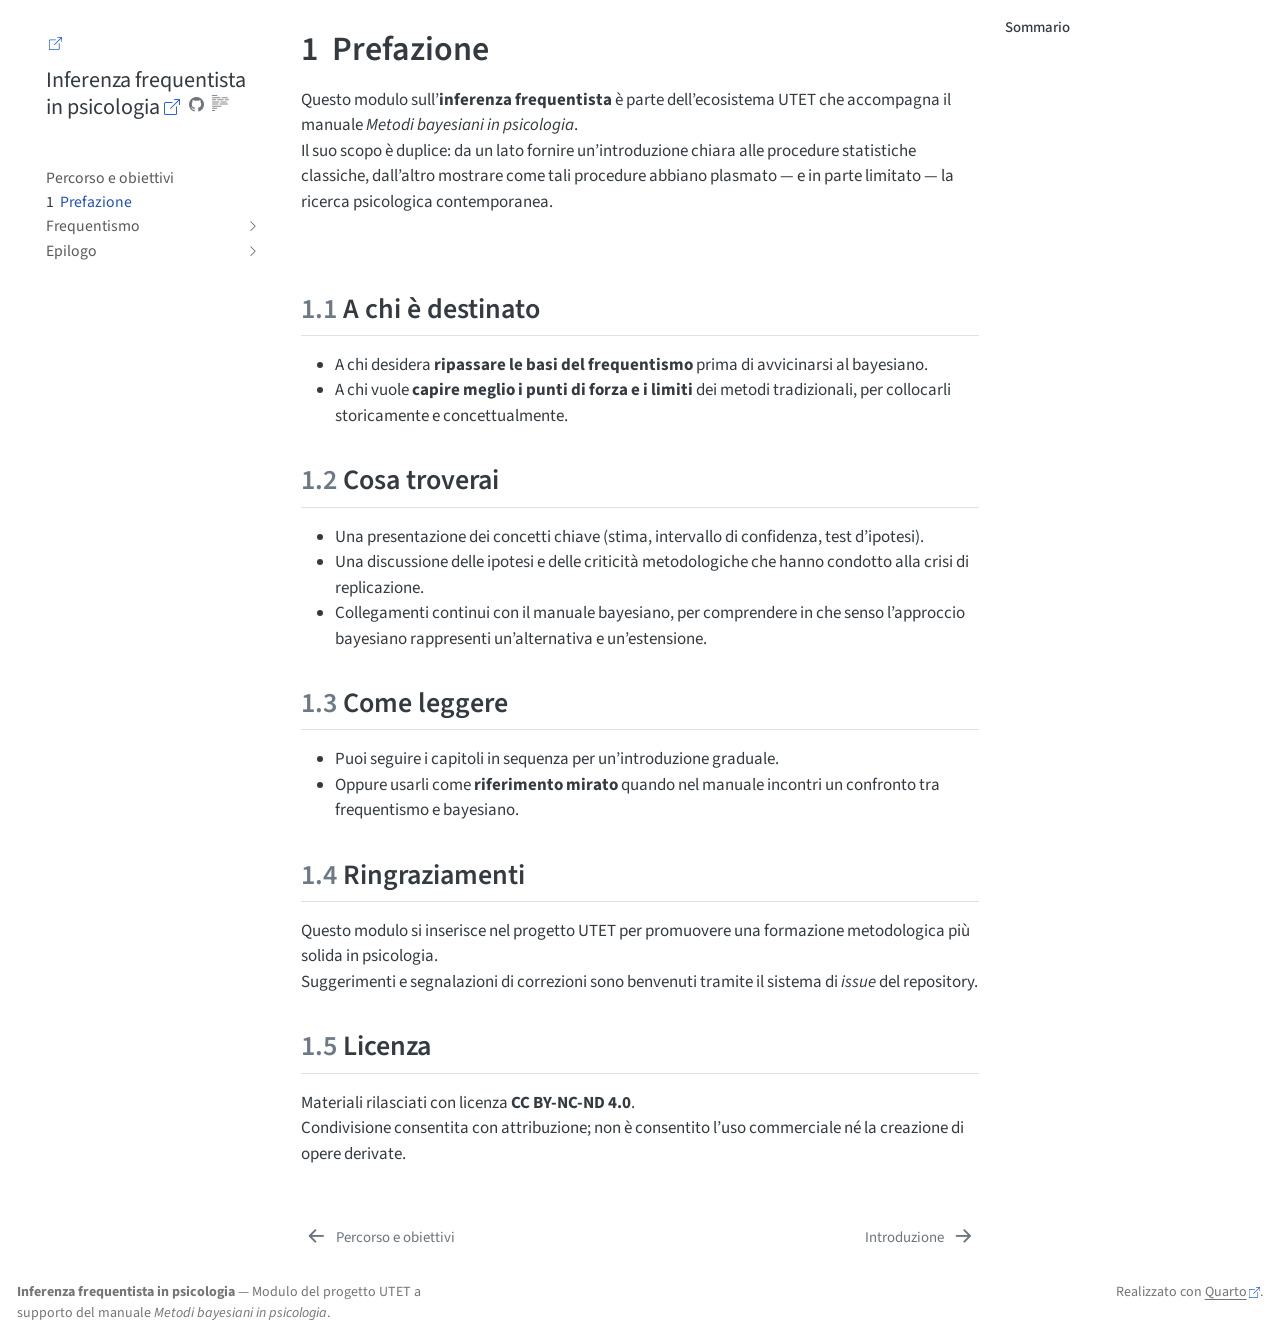
==== commit 42723051: "Update documentation" ====
--- a/prefazione.html
+++ b/prefazione.html
@@ -2,7 +2,7 @@
 <html xmlns="http://www.w3.org/1999/xhtml" lang="it" xml:lang="it"><head>
 
 <meta charset="utf-8">
-<meta name="generator" content="quarto-1.7.34">
+<meta name="generator" content="quarto-1.8.24">
 
 <meta name="viewport" content="width=device-width, initial-scale=1.0, user-scalable=yes">
 
@@ -35,14 +35,15 @@
 <link href="./style/gauss.png" rel="icon" type="image/png">
 <script src="site_libs/quarto-html/quarto.js" type="module"></script>
 <script src="site_libs/quarto-html/tabsets/tabsets.js" type="module"></script>
+<script src="site_libs/quarto-html/axe/axe-check.js" type="module"></script>
 <script src="site_libs/quarto-html/popper.min.js"></script>
 <script src="site_libs/quarto-html/tippy.umd.min.js"></script>
 <script src="site_libs/quarto-html/anchor.min.js"></script>
 <link href="site_libs/quarto-html/tippy.css" rel="stylesheet">
-<link href="site_libs/quarto-html/quarto-syntax-highlighting-0a72236910a44089af39cd28873f322e.css" rel="stylesheet" id="quarto-text-highlighting-styles">
+<link href="site_libs/quarto-html/quarto-syntax-highlighting-dc55a5b9e770e841cd82e46aadbfb9b0.css" rel="stylesheet" id="quarto-text-highlighting-styles">
 <script src="site_libs/bootstrap/bootstrap.min.js"></script>
 <link href="site_libs/bootstrap/bootstrap-icons.css" rel="stylesheet">
-<link href="site_libs/bootstrap/bootstrap-9908c7b05874059c2106d454ac00f1d0.min.css" rel="stylesheet" append-hash="true" id="quarto-bootstrap" data-mode="light">
+<link href="site_libs/bootstrap/bootstrap-af5d064118ae80f4bafc3d843c3c3870.min.css" rel="stylesheet" append-hash="true" id="quarto-bootstrap" data-mode="light">
 <script id="quarto-search-options" type="application/json">{
   "location": "sidebar",
   "copy-button": false,
@@ -80,41 +81,8 @@
 gtag('config', 'G-QT5S3P9D31', { 'anonymize_ip': true});
 </script>
 <style>html{ scroll-behavior: smooth; }</style>
-<script>
-window.MathJax = {
-  tex: { inlineMath: [['$', '$'], ['\\(', '\\)']] },
-  svg: { scale: 1, mtextInheritFont: true, fontCache: 'none', minScale: 1 },
-  options: { renderActions: { addMenu: [0, '', ''] } },
-  loader: { load: ['input/tex','output/svg'] }
-};
-</script>
-
-<script>
-window.MathJax = {
-  tex: { inlineMath: [['$', '$'], ['\\(', '\\)']] },
-  svg: { scale: 1, mtextInheritFont: true, fontCache: 'none', minScale: 1 },
-  options: { renderActions: { addMenu: [0, '', ''] } },
-  loader: { load: ['input/tex','output/svg'] }
-};
-// Suggerimento CSS: vedi sezione 3 per gli spazi attorno a display math
-</script>
-
-<script>
-window.MathJax = {
-  tex: {
-    packages: {'[+]': ['boldsymbol']},
-    inlineMath: [['$', '$'], ['\\(', '\\)']]
-  },
-  svg: { fontCache: 'global' }
-};
-</script>
-
-
-
-<link rel="stylesheet" href="style/_typography-extras.css">
-<link rel="stylesheet" href="style/_code-extras.css">
-<link rel="stylesheet" href="style/_math-extras.css">
-<link rel="stylesheet" href="style/styles.css">
+
+
 </head>
 
 <body class="nav-sidebar floating quarto-light">
@@ -139,7 +107,9 @@
 <div id="quarto-content" class="quarto-container page-columns page-rows-contents page-layout-article">
 <!-- sidebar -->
   <nav id="quarto-sidebar" class="sidebar collapse collapse-horizontal quarto-sidebar-collapse-item sidebar-navigation floating overflow-auto">
-    <div class="pt-lg-2 mt-2 text-left sidebar-header">
+    <div class="pt-lg-2 mt-2 text-left sidebar-header sidebar-header-stacked">
+      <a href="./index.html" class="sidebar-logo-link">
+      </a>
     <div class="sidebar-title mb-0 py-0">
       <a href="./">Inferenza frequentista in psicologia</a> 
         <div class="sidebar-tools-main">
@@ -283,6 +253,8 @@
 
 <p>Questo modulo sull’<strong>inferenza frequentista</strong> è parte dell’ecosistema UTET che accompagna il manuale <em>Metodi bayesiani in psicologia</em>.<br>
 Il suo scopo è duplice: da un lato fornire un’introduzione chiara alle procedure statistiche classiche, dall’altro mostrare come tali procedure abbiano plasmato — e in parte limitato — la ricerca psicologica contemporanea.</p>
+<p><br>
+</p>
 <section id="a-chi-è-destinato" class="level2" data-number="1.1">
 <h2 data-number="1.1" class="anchored" data-anchor-id="a-chi-è-destinato"><span class="header-section-number">1.1</span> A chi è destinato</h2>
 <ul>
@@ -323,22 +295,6 @@
 </section>
 
 </main> <!-- /main -->
-<script>
-document.body.classList.add('classic-book');
-document.addEventListener('DOMContentLoaded', function() {
-  const paragraphs = document.querySelectorAll('p');
-  paragraphs.forEach(p => {
-    if (p.textContent.length > 200) {
-      p.style.hyphens = 'auto';
-      p.style.hyphenateCharacter = '-';
-    }
-  });
-  const headings = document.querySelectorAll('h1, h2, h3, h4, h5, h6');
-  headings.forEach(h => {
-    h.style.fontFeatureSettings = '"liga" 1, "dlig" 1, "smcp" 1';
-  });
-});
-</script>
 <script id="quarto-html-after-body" type="application/javascript">
   window.document.addEventListener("DOMContentLoaded", function (event) {
     const icon = "";
@@ -390,13 +346,14 @@
       e.clearSelection();
     }
     const getTextToCopy = function(trigger) {
-        const codeEl = trigger.previousElementSibling.cloneNode(true);
-        for (const childEl of codeEl.children) {
-          if (isCodeAnnotation(childEl)) {
-            childEl.remove();
-          }
-        }
-        return codeEl.innerText;
+      const outerScaffold = trigger.parentElement.cloneNode(true);
+      const codeEl = outerScaffold.querySelector('code');
+      for (const childEl of codeEl.children) {
+        if (isCodeAnnotation(childEl)) {
+          childEl.remove();
+        }
+      }
+      return codeEl.innerText;
     }
     const clipboard = new window.ClipboardJS('.code-copy-button:not([data-in-quarto-modal])', {
       text: getTextToCopy
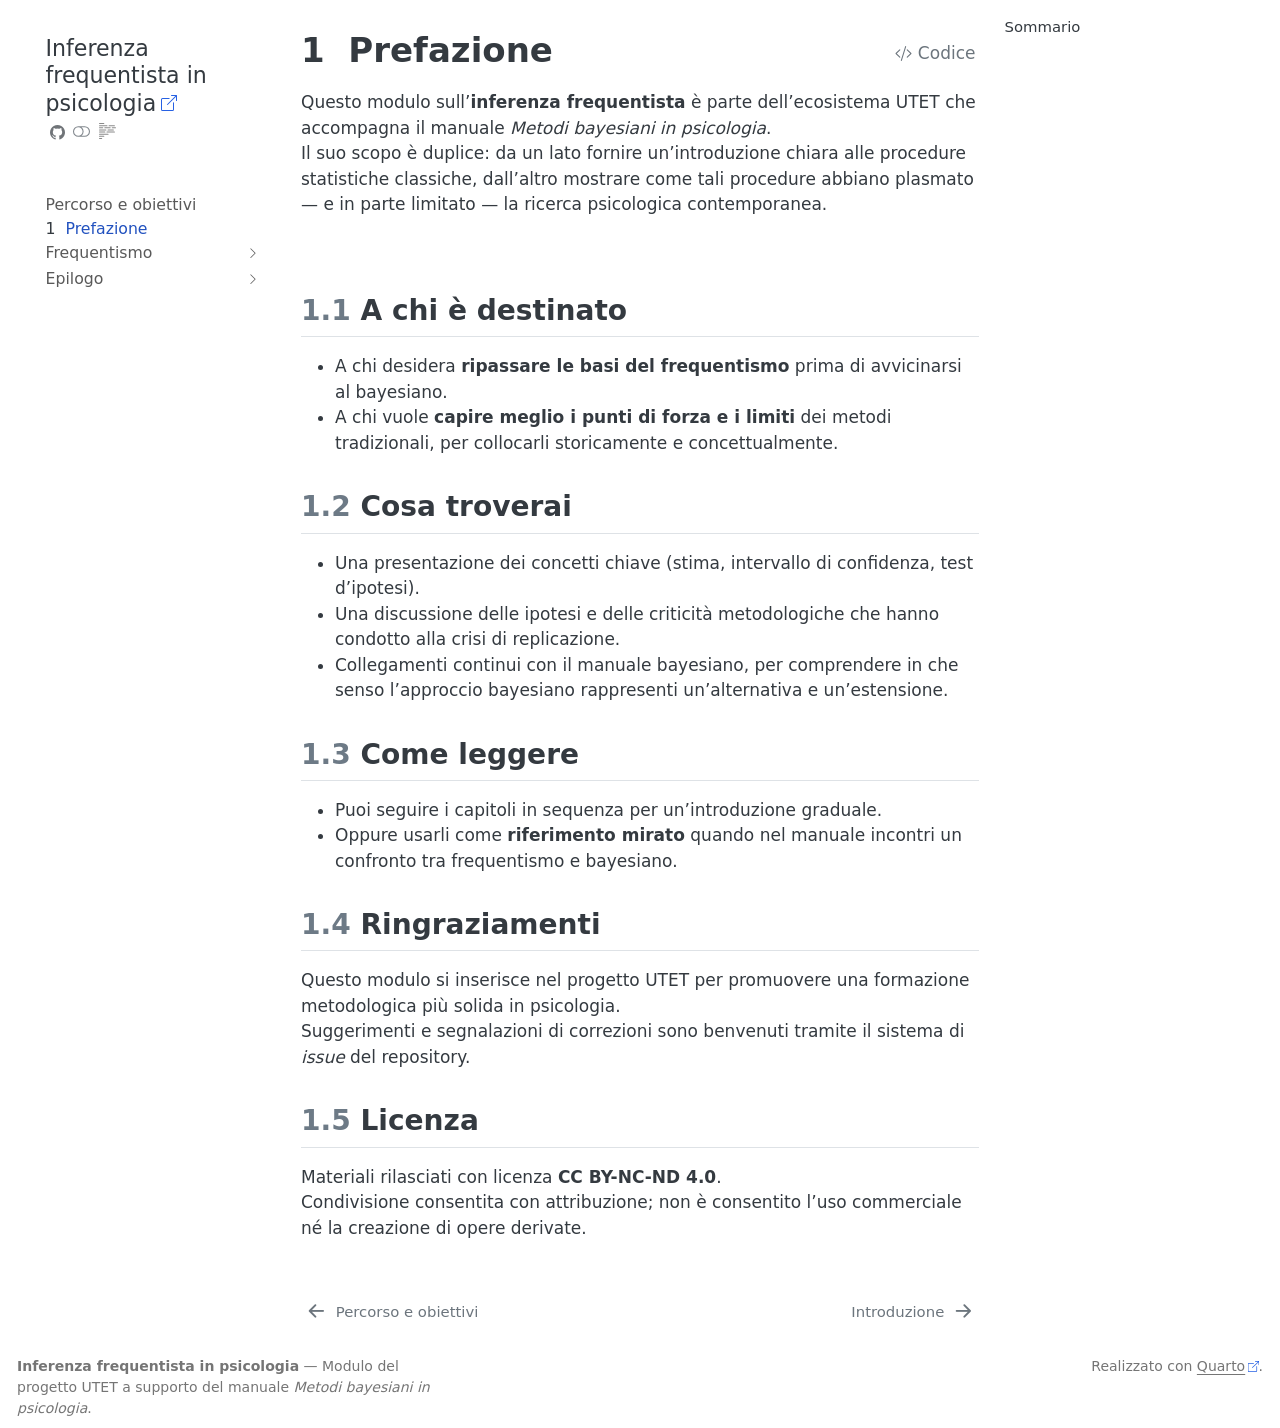
==== commit 5896c77b: "Update documentation" ====
--- a/prefazione.html
+++ b/prefazione.html
@@ -2,7 +2,7 @@
 <html xmlns="http://www.w3.org/1999/xhtml" lang="it" xml:lang="it"><head>
 
 <meta charset="utf-8">
-<meta name="generator" content="quarto-1.8.24">
+<meta name="generator" content="quarto-1.8.26">
 
 <meta name="viewport" content="width=device-width, initial-scale=1.0, user-scalable=yes">
 
@@ -19,6 +19,41 @@
   width: 0.8em;
   margin: 0 0.8em 0.2em -1em; /* quarto-specific, see https://github.com/quarto-dev/quarto-cli/issues/4556 */ 
   vertical-align: middle;
+}
+/* CSS for syntax highlighting */
+html { -webkit-text-size-adjust: 100%; }
+pre > code.sourceCode { white-space: pre; position: relative; }
+pre > code.sourceCode > span { display: inline-block; line-height: 1.25; }
+pre > code.sourceCode > span:empty { height: 1.2em; }
+.sourceCode { overflow: visible; }
+code.sourceCode > span { color: inherit; text-decoration: inherit; }
+div.sourceCode { margin: 1em 0; }
+pre.sourceCode { margin: 0; }
+@media screen {
+div.sourceCode { overflow: auto; }
+}
+@media print {
+pre > code.sourceCode { white-space: pre-wrap; }
+pre > code.sourceCode > span { text-indent: -5em; padding-left: 5em; }
+}
+pre.numberSource code
+  { counter-reset: source-line 0; }
+pre.numberSource code > span
+  { position: relative; left: -4em; counter-increment: source-line; }
+pre.numberSource code > span > a:first-child::before
+  { content: counter(source-line);
+    position: relative; left: -1em; text-align: right; vertical-align: baseline;
+    border: none; display: inline-block;
+    -webkit-touch-callout: none; -webkit-user-select: none;
+    -khtml-user-select: none; -moz-user-select: none;
+    -ms-user-select: none; user-select: none;
+    padding: 0 4px; width: 4em;
+  }
+pre.numberSource { margin-left: 3em;  padding-left: 4px; }
+div.sourceCode
+  {   }
+@media screen {
+pre > code.sourceCode > span > a:first-child::before { text-decoration: underline; }
 }
 </style>
 
@@ -40,10 +75,14 @@
 <script src="site_libs/quarto-html/tippy.umd.min.js"></script>
 <script src="site_libs/quarto-html/anchor.min.js"></script>
 <link href="site_libs/quarto-html/tippy.css" rel="stylesheet">
-<link href="site_libs/quarto-html/quarto-syntax-highlighting-dc55a5b9e770e841cd82e46aadbfb9b0.css" rel="stylesheet" id="quarto-text-highlighting-styles">
+<link href="site_libs/quarto-html/quarto-syntax-highlighting-597958c53c93a607afca12fd375c57ed.css" rel="stylesheet" class="quarto-color-scheme" id="quarto-text-highlighting-styles">
+<link href="site_libs/quarto-html/quarto-syntax-highlighting-dark-7ac2f9da8c2617a4fdd15004b4601015.css" rel="stylesheet" class="quarto-color-scheme quarto-color-alternate" id="quarto-text-highlighting-styles">
+<link href="site_libs/quarto-html/quarto-syntax-highlighting-597958c53c93a607afca12fd375c57ed.css" rel="stylesheet" class="quarto-color-scheme-extra" id="quarto-text-highlighting-styles">
 <script src="site_libs/bootstrap/bootstrap.min.js"></script>
 <link href="site_libs/bootstrap/bootstrap-icons.css" rel="stylesheet">
-<link href="site_libs/bootstrap/bootstrap-af5d064118ae80f4bafc3d843c3c3870.min.css" rel="stylesheet" append-hash="true" id="quarto-bootstrap" data-mode="light">
+<link href="site_libs/bootstrap/bootstrap-6754518f538b8e5d55f1a4bf7f770a7c.min.css" rel="stylesheet" append-hash="true" class="quarto-color-scheme" id="quarto-bootstrap" data-mode="light">
+<link href="site_libs/bootstrap/bootstrap-dark-64f474ecce569e9f1af604c40bb74ae2.min.css" rel="stylesheet" append-hash="true" class="quarto-color-scheme quarto-color-alternate" id="quarto-bootstrap" data-mode="dark">
+<link href="site_libs/bootstrap/bootstrap-6754518f538b8e5d55f1a4bf7f770a7c.min.css" rel="stylesheet" append-hash="true" class="quarto-color-scheme-extra" id="quarto-bootstrap" data-mode="light">
 <script id="quarto-search-options" type="application/json">{
   "location": "sidebar",
   "copy-button": false,
@@ -85,7 +124,169 @@
 
 </head>
 
-<body class="nav-sidebar floating quarto-light">
+<body class="nav-sidebar floating quarto-light"><script id="quarto-html-before-body" type="application/javascript">
+    const toggleBodyColorMode = (bsSheetEl) => {
+      const mode = bsSheetEl.getAttribute("data-mode");
+      const bodyEl = window.document.querySelector("body");
+      if (mode === "dark") {
+        bodyEl.classList.add("quarto-dark");
+        bodyEl.classList.remove("quarto-light");
+      } else {
+        bodyEl.classList.add("quarto-light");
+        bodyEl.classList.remove("quarto-dark");
+      }
+    }
+    const toggleBodyColorPrimary = () => {
+      const bsSheetEl = window.document.querySelector("link#quarto-bootstrap:not([rel=disabled-stylesheet])");
+      if (bsSheetEl) {
+        toggleBodyColorMode(bsSheetEl);
+      }
+    }
+    const setColorSchemeToggle = (alternate) => {
+      const toggles = window.document.querySelectorAll('.quarto-color-scheme-toggle');
+      for (let i=0; i < toggles.length; i++) {
+        const toggle = toggles[i];
+        if (toggle) {
+          if (alternate) {
+            toggle.classList.add("alternate");
+          } else {
+            toggle.classList.remove("alternate");
+          }
+        }
+      }
+    };
+    const toggleColorMode = (alternate) => {
+      // Switch the stylesheets
+      const primaryStylesheets = window.document.querySelectorAll('link.quarto-color-scheme:not(.quarto-color-alternate)');
+      const alternateStylesheets = window.document.querySelectorAll('link.quarto-color-scheme.quarto-color-alternate');
+      manageTransitions('#quarto-margin-sidebar .nav-link', false);
+      if (alternate) {
+        // note: dark is layered on light, we don't disable primary!
+        enableStylesheet(alternateStylesheets);
+        for (const sheetNode of alternateStylesheets) {
+          if (sheetNode.id === "quarto-bootstrap") {
+            toggleBodyColorMode(sheetNode);
+          }
+        }
+      } else {
+        disableStylesheet(alternateStylesheets);
+        enableStylesheet(primaryStylesheets)
+        toggleBodyColorPrimary();
+      }
+      manageTransitions('#quarto-margin-sidebar .nav-link', true);
+      // Switch the toggles
+      setColorSchemeToggle(alternate)
+      // Hack to workaround the fact that safari doesn't
+      // properly recolor the scrollbar when toggling (#1455)
+      if (navigator.userAgent.indexOf('Safari') > 0 && navigator.userAgent.indexOf('Chrome') == -1) {
+        manageTransitions("body", false);
+        window.scrollTo(0, 1);
+        setTimeout(() => {
+          window.scrollTo(0, 0);
+          manageTransitions("body", true);
+        }, 40);
+      }
+    }
+    const disableStylesheet = (stylesheets) => {
+      for (let i=0; i < stylesheets.length; i++) {
+        const stylesheet = stylesheets[i];
+        stylesheet.rel = 'disabled-stylesheet';
+      }
+    }
+    const enableStylesheet = (stylesheets) => {
+      for (let i=0; i < stylesheets.length; i++) {
+        const stylesheet = stylesheets[i];
+        if(stylesheet.rel !== 'stylesheet') { // for Chrome, which will still FOUC without this check
+          stylesheet.rel = 'stylesheet';
+        }
+      }
+    }
+    const manageTransitions = (selector, allowTransitions) => {
+      const els = window.document.querySelectorAll(selector);
+      for (let i=0; i < els.length; i++) {
+        const el = els[i];
+        if (allowTransitions) {
+          el.classList.remove('notransition');
+        } else {
+          el.classList.add('notransition');
+        }
+      }
+    }
+    const isFileUrl = () => {
+      return window.location.protocol === 'file:';
+    }
+    const hasAlternateSentinel = () => {
+      let styleSentinel = getColorSchemeSentinel();
+      if (styleSentinel !== null) {
+        return styleSentinel === "alternate";
+      } else {
+        return false;
+      }
+    }
+    const setStyleSentinel = (alternate) => {
+      const value = alternate ? "alternate" : "default";
+      if (!isFileUrl()) {
+        window.localStorage.setItem("quarto-color-scheme", value);
+      } else {
+        localAlternateSentinel = value;
+      }
+    }
+    const getColorSchemeSentinel = () => {
+      if (!isFileUrl()) {
+        const storageValue = window.localStorage.getItem("quarto-color-scheme");
+        return storageValue != null ? storageValue : localAlternateSentinel;
+      } else {
+        return localAlternateSentinel;
+      }
+    }
+    const toggleGiscusIfUsed = (isAlternate, darkModeDefault) => {
+      const baseTheme = document.querySelector('#giscus-base-theme')?.value ?? 'light';
+      const alternateTheme = document.querySelector('#giscus-alt-theme')?.value ?? 'dark';
+      let newTheme = '';
+      if(authorPrefersDark) {
+        newTheme = isAlternate ? baseTheme : alternateTheme;
+      } else {
+        newTheme = isAlternate ? alternateTheme : baseTheme;
+      }
+      const changeGiscusTheme = () => {
+        // From: https://github.com/giscus/giscus/issues/336
+        const sendMessage = (message) => {
+          const iframe = document.querySelector('iframe.giscus-frame');
+          if (!iframe) return;
+          iframe.contentWindow.postMessage({ giscus: message }, 'https://giscus.app');
+        }
+        sendMessage({
+          setConfig: {
+            theme: newTheme
+          }
+        });
+      }
+      const isGiscussLoaded = window.document.querySelector('iframe.giscus-frame') !== null;
+      if (isGiscussLoaded) {
+        changeGiscusTheme();
+      }
+    };
+    const authorPrefersDark = false;
+    const darkModeDefault = authorPrefersDark;
+      document.querySelector('link#quarto-text-highlighting-styles.quarto-color-scheme-extra').rel = 'disabled-stylesheet';
+      document.querySelector('link#quarto-bootstrap.quarto-color-scheme-extra').rel = 'disabled-stylesheet';
+    let localAlternateSentinel = darkModeDefault ? 'alternate' : 'default';
+    // Dark / light mode switch
+    window.quartoToggleColorScheme = () => {
+      // Read the current dark / light value
+      let toAlternate = !hasAlternateSentinel();
+      toggleColorMode(toAlternate);
+      setStyleSentinel(toAlternate);
+      toggleGiscusIfUsed(toAlternate, darkModeDefault);
+      window.dispatchEvent(new Event('resize'));
+    };
+    // Switch to dark mode if need be
+    if (hasAlternateSentinel()) {
+      toggleColorMode(true);
+    } else {
+      toggleColorMode(false);
+    }
+  </script>
 
 <div id="quarto-search-results"></div>
   <header id="quarto-header" class="headroom fixed-top">
@@ -107,13 +308,12 @@
 <div id="quarto-content" class="quarto-container page-columns page-rows-contents page-layout-article">
 <!-- sidebar -->
   <nav id="quarto-sidebar" class="sidebar collapse collapse-horizontal quarto-sidebar-collapse-item sidebar-navigation floating overflow-auto">
-    <div class="pt-lg-2 mt-2 text-left sidebar-header sidebar-header-stacked">
-      <a href="./index.html" class="sidebar-logo-link">
-      </a>
+    <div class="pt-lg-2 mt-2 text-left sidebar-header">
     <div class="sidebar-title mb-0 py-0">
       <a href="./">Inferenza frequentista in psicologia</a> 
-        <div class="sidebar-tools-main">
+        <div class="sidebar-tools-main tools-wide">
     <a href="https://github.com/ccaudek/utet-frequentista/" title="Source Code" class="quarto-navigation-tool px-1" aria-label="Source Code"><i class="bi bi-github"></i></a>
+  <a href="" class="quarto-color-scheme-toggle quarto-navigation-tool  px-1" onclick="window.quartoToggleColorScheme(); return false;" title="Attiva/disattiva la modalità oscura"><i class="bi"></i></a>
   <a href="" class="quarto-reader-toggle quarto-navigation-tool px-1" onclick="window.quartoToggleReader(); return false;" title="Attiva/disattiva la modalità lettore">
   <div class="quarto-reader-toggle-btn">
   <i class="bi"></i>
@@ -159,7 +359,7 @@
           <li class="sidebar-item">
   <div class="sidebar-item-container"> 
   <a href="./chapters/frequentist_inference/01_galton.html" class="sidebar-item-text sidebar-link">
- <span class="menu-text"><span class="chapter-number">2</span>&nbsp; <span class="chapter-title">Inferenza frequentista</span></span></a>
+ <span class="menu-text"><span class="chapter-number">2</span>&nbsp; <span class="chapter-title">Origini storiche dell’approccio frequentista</span></span></a>
   </div>
 </li>
           <li class="sidebar-item">
@@ -176,20 +376,14 @@
 </li>
           <li class="sidebar-item">
   <div class="sidebar-item-container"> 
-  <a href="./chapters/frequentist_inference/04_sample_size.html" class="sidebar-item-text sidebar-link">
- <span class="menu-text"><span class="chapter-number">5</span>&nbsp; <span class="chapter-title">La grandezza del campione</span></span></a>
-  </div>
-</li>
-          <li class="sidebar-item">
-  <div class="sidebar-item-container"> 
   <a href="./chapters/frequentist_inference/05_test_ipotesi.html" class="sidebar-item-text sidebar-link">
- <span class="menu-text"><span class="chapter-number">6</span>&nbsp; <span class="chapter-title">Significatività statistica</span></span></a>
+ <span class="menu-text"><span class="chapter-number">5</span>&nbsp; <span class="chapter-title">Significatività statistica</span></span></a>
   </div>
 </li>
           <li class="sidebar-item">
   <div class="sidebar-item-container"> 
   <a href="./chapters/frequentist_inference/06_two_ind_samples.html" class="sidebar-item-text sidebar-link">
- <span class="menu-text"><span class="chapter-number">7</span>&nbsp; <span class="chapter-title">Test t di Student per campioni indipendenti</span></span></a>
+ <span class="menu-text"><span class="chapter-number">6</span>&nbsp; <span class="chapter-title">Test t di Student per campioni indipendenti</span></span></a>
   </div>
 </li>
       </ul>
@@ -217,7 +411,7 @@
 <div id="quarto-sidebar-glass" class="quarto-sidebar-collapse-item" data-bs-toggle="collapse" data-bs-target=".quarto-sidebar-collapse-item"></div>
 <!-- margin-sidebar -->
     <div id="quarto-margin-sidebar" class="sidebar margin-sidebar">
-        <nav id="TOC" role="doc-toc" class="toc-active">
+        <nav id="TOC" role="doc-toc" class="toc-active" data-toc-expanded="2">
     <h2 id="toc-title">Sommario</h2>
    
   <ul class="collapse">
@@ -232,9 +426,10 @@
 <!-- main -->
 <main class="content" id="quarto-document-content">
 
+
 <header id="title-block-header" class="quarto-title-block default">
 <div class="quarto-title">
-<h1 class="title"><span class="chapter-number">1</span>&nbsp; <span class="chapter-title">Prefazione</span></h1>
+<div class="quarto-title-block"><div><h1 class="title"><span class="chapter-number">1</span>&nbsp; <span class="chapter-title">Prefazione</span></h1><button type="button" class="btn code-tools-button" id="quarto-code-tools-source"><i class="bi"></i> Codice</button></div></div>
 </div>
 
 
@@ -292,11 +487,26 @@
 Condivisione consentita con attribuzione; non è consentito l’uso commerciale né la creazione di opere derivate.</p>
 
 
+<!-- -->
+
 </section>
 
 </main> <!-- /main -->
 <script id="quarto-html-after-body" type="application/javascript">
   window.document.addEventListener("DOMContentLoaded", function (event) {
+    // Ensure there is a toggle, if there isn't float one in the top right
+    if (window.document.querySelector('.quarto-color-scheme-toggle') === null) {
+      const a = window.document.createElement('a');
+      a.classList.add('top-right');
+      a.classList.add('quarto-color-scheme-toggle');
+      a.href = "";
+      a.onclick = function() { try { window.quartoToggleColorScheme(); } catch {} return false; };
+      const i = window.document.createElement("i");
+      i.classList.add('bi');
+      a.appendChild(i);
+      window.document.body.appendChild(a);
+    }
+    setColorSchemeToggle(hasAlternateSentinel())
     const icon = "";
     const anchorJS = new window.AnchorJS();
     anchorJS.options = {
@@ -365,6 +575,57 @@
         container: window.document.getElementById('quarto-embedded-source-code-modal')
       });
       clipboardModal.on('success', onCopySuccess);
+    }
+    const viewSource = window.document.getElementById('quarto-view-source') ||
+                       window.document.getElementById('quarto-code-tools-source');
+    if (viewSource) {
+      const sourceUrl = viewSource.getAttribute("data-quarto-source-url");
+      viewSource.addEventListener("click", function(e) {
+        if (sourceUrl) {
+          // rstudio viewer pane
+          if (/\bcapabilities=\b/.test(window.location)) {
+            window.open(sourceUrl);
+          } else {
+            window.location.href = sourceUrl;
+          }
+        } else {
+          const modal = new bootstrap.Modal(document.getElementById('quarto-embedded-source-code-modal'));
+          modal.show();
+        }
+        return false;
+      });
+    }
+    function toggleCodeHandler(show) {
+      return function(e) {
+        const detailsSrc = window.document.querySelectorAll(".cell > details > .sourceCode");
+        for (let i=0; i<detailsSrc.length; i++) {
+          const details = detailsSrc[i].parentElement;
+          if (show) {
+            details.open = true;
+          } else {
+            details.removeAttribute("open");
+          }
+        }
+        const cellCodeDivs = window.document.querySelectorAll(".cell > .sourceCode");
+        const fromCls = show ? "hidden" : "unhidden";
+        const toCls = show ? "unhidden" : "hidden";
+        for (let i=0; i<cellCodeDivs.length; i++) {
+          const codeDiv = cellCodeDivs[i];
+          if (codeDiv.classList.contains(fromCls)) {
+            codeDiv.classList.remove(fromCls);
+            codeDiv.classList.add(toCls);
+          } 
+        }
+        return false;
+      }
+    }
+    const hideAllCode = window.document.getElementById("quarto-hide-all-code");
+    if (hideAllCode) {
+      hideAllCode.addEventListener("click", toggleCodeHandler(false));
+    }
+    const showAllCode = window.document.getElementById("quarto-show-all-code");
+    if (showAllCode) {
+      showAllCode.addEventListener("click", toggleCodeHandler(true));
     }
       var localhostRegex = new RegExp(/^(?:http|https):\/\/localhost\:?[0-9]*\//);
       var mailtoRegex = new RegExp(/^mailto:/);
@@ -713,7 +974,40 @@
         <span class="nav-page-text">Introduzione</span> <i class="bi bi-arrow-right-short"></i>
       </a>
   </div>
-</nav>
+</nav><div class="modal fade" id="quarto-embedded-source-code-modal" tabindex="-1" aria-labelledby="quarto-embedded-source-code-modal-label" aria-hidden="true"><div class="modal-dialog modal-dialog-scrollable"><div class="modal-content"><div class="modal-header"><h5 class="modal-title" id="quarto-embedded-source-code-modal-label">Eseguire il codice</h5><button class="btn-close" data-bs-dismiss="modal"></button></div><div class="modal-body"><div class="">
+<div class="code-copy-outer-scaffold"><div class="sourceCode" id="cb1" data-shortcodes="false"><pre class="sourceCode markdown code-with-copy"><code class="sourceCode markdown"><span id="cb1-1"><a href="#cb1-1" aria-hidden="true" tabindex="-1"></a><span class="fu"># Prefazione</span></span>
+<span id="cb1-2"><a href="#cb1-2" aria-hidden="true" tabindex="-1"></a></span>
+<span id="cb1-3"><a href="#cb1-3" aria-hidden="true" tabindex="-1"></a>Questo modulo sull’**inferenza frequentista** è parte dell’ecosistema UTET che accompagna il manuale *Metodi bayesiani in psicologia*.  </span>
+<span id="cb1-4"><a href="#cb1-4" aria-hidden="true" tabindex="-1"></a>Il suo scopo è duplice: da un lato fornire un’introduzione chiara alle procedure statistiche classiche, dall’altro mostrare come tali procedure abbiano plasmato — e in parte limitato — la ricerca psicologica contemporanea.</span>
+<span id="cb1-5"><a href="#cb1-5" aria-hidden="true" tabindex="-1"></a></span>
+<span id="cb1-6"><a href="#cb1-6" aria-hidden="true" tabindex="-1"></a>\</span>
+<span id="cb1-7"><a href="#cb1-7" aria-hidden="true" tabindex="-1"></a></span>
+<span id="cb1-8"><a href="#cb1-8" aria-hidden="true" tabindex="-1"></a><span class="fu">## A chi è destinato</span></span>
+<span id="cb1-9"><a href="#cb1-9" aria-hidden="true" tabindex="-1"></a></span>
+<span id="cb1-10"><a href="#cb1-10" aria-hidden="true" tabindex="-1"></a><span class="ss">- </span>A chi desidera **ripassare le basi del frequentismo** prima di avvicinarsi al bayesiano.  </span>
+<span id="cb1-11"><a href="#cb1-11" aria-hidden="true" tabindex="-1"></a><span class="ss">- </span>A chi vuole **capire meglio i punti di forza e i limiti** dei metodi tradizionali, per collocarli storicamente e concettualmente.  </span>
+<span id="cb1-12"><a href="#cb1-12" aria-hidden="true" tabindex="-1"></a></span>
+<span id="cb1-13"><a href="#cb1-13" aria-hidden="true" tabindex="-1"></a><span class="fu">## Cosa troverai</span></span>
+<span id="cb1-14"><a href="#cb1-14" aria-hidden="true" tabindex="-1"></a></span>
+<span id="cb1-15"><a href="#cb1-15" aria-hidden="true" tabindex="-1"></a><span class="ss">- </span>Una presentazione dei concetti chiave (stima, intervallo di confidenza, test d’ipotesi).  </span>
+<span id="cb1-16"><a href="#cb1-16" aria-hidden="true" tabindex="-1"></a><span class="ss">- </span>Una discussione delle ipotesi e delle criticità metodologiche che hanno condotto alla crisi di replicazione.  </span>
+<span id="cb1-17"><a href="#cb1-17" aria-hidden="true" tabindex="-1"></a><span class="ss">- </span>Collegamenti continui con il manuale bayesiano, per comprendere in che senso l’approccio bayesiano rappresenti un’alternativa e un’estensione.  </span>
+<span id="cb1-18"><a href="#cb1-18" aria-hidden="true" tabindex="-1"></a></span>
+<span id="cb1-19"><a href="#cb1-19" aria-hidden="true" tabindex="-1"></a><span class="fu">## Come leggere</span></span>
+<span id="cb1-20"><a href="#cb1-20" aria-hidden="true" tabindex="-1"></a></span>
+<span id="cb1-21"><a href="#cb1-21" aria-hidden="true" tabindex="-1"></a><span class="ss">- </span>Puoi seguire i capitoli in sequenza per un’introduzione graduale.  </span>
+<span id="cb1-22"><a href="#cb1-22" aria-hidden="true" tabindex="-1"></a><span class="ss">- </span>Oppure usarli come **riferimento mirato** quando nel manuale incontri un confronto tra frequentismo e bayesiano.  </span>
+<span id="cb1-23"><a href="#cb1-23" aria-hidden="true" tabindex="-1"></a></span>
+<span id="cb1-24"><a href="#cb1-24" aria-hidden="true" tabindex="-1"></a><span class="fu">## Ringraziamenti</span></span>
+<span id="cb1-25"><a href="#cb1-25" aria-hidden="true" tabindex="-1"></a></span>
+<span id="cb1-26"><a href="#cb1-26" aria-hidden="true" tabindex="-1"></a>Questo modulo si inserisce nel progetto UTET per promuovere una formazione metodologica più solida in psicologia.  </span>
+<span id="cb1-27"><a href="#cb1-27" aria-hidden="true" tabindex="-1"></a>Suggerimenti e segnalazioni di correzioni sono benvenuti tramite il sistema di *issue* del repository.</span>
+<span id="cb1-28"><a href="#cb1-28" aria-hidden="true" tabindex="-1"></a></span>
+<span id="cb1-29"><a href="#cb1-29" aria-hidden="true" tabindex="-1"></a><span class="fu">## Licenza</span></span>
+<span id="cb1-30"><a href="#cb1-30" aria-hidden="true" tabindex="-1"></a></span>
+<span id="cb1-31"><a href="#cb1-31" aria-hidden="true" tabindex="-1"></a>Materiali rilasciati con licenza **CC BY-NC-ND 4.0**.  </span>
+<span id="cb1-32"><a href="#cb1-32" aria-hidden="true" tabindex="-1"></a>Condivisione consentita con attribuzione; non è consentito l’uso commerciale né la creazione di opere derivate.</span></code></pre></div><button title="Copia negli appunti" class="code-copy-button" data-in-quarto-modal=""><i class="bi"></i></button></div>
+</div></div></div></div></div>
 </div> <!-- /content -->
 <footer class="footer">
   <div class="nav-footer">
--- a/site_libs/quarto-html/quarto-syntax-highlighting-597958c53c93a607afca12fd375c57ed.css
+++ b/site_libs/quarto-html/quarto-syntax-highlighting-597958c53c93a607afca12fd375c57ed.css
@@ -0,0 +1,210 @@
+/* quarto syntax highlight colors */
+:root {
+  --quarto-hl-al-color: #ff5555;
+  --quarto-hl-an-color: #6a737d;
+  --quarto-hl-at-color: #d73a49;
+  --quarto-hl-bn-color: #005cc5;
+  --quarto-hl-bu-color: #d73a49;
+  --quarto-hl-ch-color: #032f62;
+  --quarto-hl-co-color: #6a737d;
+  --quarto-hl-cv-color: #6a737d;
+  --quarto-hl-cn-color: #005cc5;
+  --quarto-hl-cf-color: #d73a49;
+  --quarto-hl-dt-color: #d73a49;
+  --quarto-hl-dv-color: #005cc5;
+  --quarto-hl-do-color: #6a737d;
+  --quarto-hl-er-color: #ff5555;
+  --quarto-hl-ex-color: #d73a49;
+  --quarto-hl-fl-color: #005cc5;
+  --quarto-hl-fu-color: #6f42c1;
+  --quarto-hl-im-color: #032f62;
+  --quarto-hl-in-color: #6a737d;
+  --quarto-hl-kw-color: #d73a49;
+  --quarto-hl-op-color: #24292e;
+  --quarto-hl-pp-color: #d73a49;
+  --quarto-hl-re-color: #6a737d;
+  --quarto-hl-sc-color: #005cc5;
+  --quarto-hl-ss-color: #032f62;
+  --quarto-hl-st-color: #032f62;
+  --quarto-hl-va-color: #e36209;
+  --quarto-hl-vs-color: #032f62;
+  --quarto-hl-wa-color: #ff5555;
+}
+
+/* other quarto variables */
+:root {
+  --quarto-font-monospace: SFMono-Regular, Menlo, Monaco, Consolas, "Liberation Mono", "Courier New", monospace;
+}
+
+/* syntax highlight based on Pandoc's rules */
+pre > code.sourceCode > span {
+  color: #24292e;
+}
+
+code.sourceCode > span {
+  color: #24292e;
+}
+
+div.sourceCode,
+div.sourceCode pre.sourceCode {
+  color: #24292e;
+}
+
+/* Normal */
+code span {
+  color: #24292e;
+}
+
+/* Alert */
+code span.al {
+  font-weight: bold;
+  color: #ff5555;
+}
+
+/* Annotation */
+code span.an {
+  color: #6a737d;
+}
+
+/* Attribute */
+code span.at {
+  color: #d73a49;
+}
+
+/* BaseN */
+code span.bn {
+  color: #005cc5;
+}
+
+/* BuiltIn */
+code span.bu {
+  color: #d73a49;
+}
+
+/* ControlFlow */
+code span.cf {
+  color: #d73a49;
+}
+
+/* Char */
+code span.ch {
+  color: #032f62;
+}
+
+/* Constant */
+code span.cn {
+  color: #005cc5;
+}
+
+/* Comment */
+code span.co {
+  color: #6a737d;
+}
+
+/* CommentVar */
+code span.cv {
+  color: #6a737d;
+}
+
+/* Documentation */
+code span.do {
+  color: #6a737d;
+}
+
+/* DataType */
+code span.dt {
+  color: #d73a49;
+}
+
+/* DecVal */
+code span.dv {
+  color: #005cc5;
+}
+
+/* Error */
+code span.er {
+  color: #ff5555;
+  text-decoration: underline;
+}
+
+/* Extension */
+code span.ex {
+  font-weight: bold;
+  color: #d73a49;
+}
+
+/* Float */
+code span.fl {
+  color: #005cc5;
+}
+
+/* Function */
+code span.fu {
+  color: #6f42c1;
+}
+
+/* Import */
+code span.im {
+  color: #032f62;
+}
+
+/* Information */
+code span.in {
+  color: #6a737d;
+}
+
+/* Keyword */
+code span.kw {
+  color: #d73a49;
+}
+
+/* Operator */
+code span.op {
+  color: #24292e;
+}
+
+/* Preprocessor */
+code span.pp {
+  color: #d73a49;
+}
+
+/* RegionMarker */
+code span.re {
+  color: #6a737d;
+}
+
+/* SpecialChar */
+code span.sc {
+  color: #005cc5;
+}
+
+/* SpecialString */
+code span.ss {
+  color: #032f62;
+}
+
+/* String */
+code span.st {
+  color: #032f62;
+}
+
+/* Variable */
+code span.va {
+  color: #e36209;
+}
+
+/* VerbatimString */
+code span.vs {
+  color: #032f62;
+}
+
+/* Warning */
+code span.wa {
+  color: #ff5555;
+}
+
+.prevent-inlining {
+  content: "</";
+}
+
+/*# sourceMappingURL=66e7f55fcf14ffca7aa1b791d8228cd1.css.map */
--- a/site_libs/quarto-html/quarto-syntax-highlighting-dark-7ac2f9da8c2617a4fdd15004b4601015.css
+++ b/site_libs/quarto-html/quarto-syntax-highlighting-dark-7ac2f9da8c2617a4fdd15004b4601015.css
@@ -0,0 +1,210 @@
+/* quarto syntax highlight colors */
+:root {
+  --quarto-hl-al-color: #ff5555;
+  --quarto-hl-an-color: #6a737d;
+  --quarto-hl-at-color: #f97583;
+  --quarto-hl-bn-color: #79b8ff;
+  --quarto-hl-bu-color: #f97583;
+  --quarto-hl-ch-color: #9ecbff;
+  --quarto-hl-co-color: #6a737d;
+  --quarto-hl-cv-color: #6a737d;
+  --quarto-hl-cn-color: #79b8ff;
+  --quarto-hl-cf-color: #f97583;
+  --quarto-hl-dt-color: #f97583;
+  --quarto-hl-dv-color: #79b8ff;
+  --quarto-hl-do-color: #6a737d;
+  --quarto-hl-er-color: #ff5555;
+  --quarto-hl-ex-color: #f97583;
+  --quarto-hl-fl-color: #79b8ff;
+  --quarto-hl-fu-color: #b392f0;
+  --quarto-hl-im-color: #9ecbff;
+  --quarto-hl-in-color: #6a737d;
+  --quarto-hl-kw-color: #f97583;
+  --quarto-hl-op-color: #e1e4e8;
+  --quarto-hl-pp-color: #f97583;
+  --quarto-hl-re-color: #6a737d;
+  --quarto-hl-sc-color: #79b8ff;
+  --quarto-hl-ss-color: #9ecbff;
+  --quarto-hl-st-color: #9ecbff;
+  --quarto-hl-va-color: #ffab70;
+  --quarto-hl-vs-color: #9ecbff;
+  --quarto-hl-wa-color: #ff5555;
+}
+
+/* other quarto variables */
+:root {
+  --quarto-font-monospace: SFMono-Regular, Menlo, Monaco, Consolas, "Liberation Mono", "Courier New", monospace;
+}
+
+/* syntax highlight based on Pandoc's rules */
+pre > code.sourceCode > span {
+  color: #e1e4e8;
+}
+
+code.sourceCode > span {
+  color: #e1e4e8;
+}
+
+div.sourceCode,
+div.sourceCode pre.sourceCode {
+  color: #e1e4e8;
+}
+
+/* Normal */
+code span {
+  color: #e1e4e8;
+}
+
+/* Alert */
+code span.al {
+  font-weight: bold;
+  color: #ff5555;
+}
+
+/* Annotation */
+code span.an {
+  color: #6a737d;
+}
+
+/* Attribute */
+code span.at {
+  color: #f97583;
+}
+
+/* BaseN */
+code span.bn {
+  color: #79b8ff;
+}
+
+/* BuiltIn */
+code span.bu {
+  color: #f97583;
+}
+
+/* ControlFlow */
+code span.cf {
+  color: #f97583;
+}
+
+/* Char */
+code span.ch {
+  color: #9ecbff;
+}
+
+/* Constant */
+code span.cn {
+  color: #79b8ff;
+}
+
+/* Comment */
+code span.co {
+  color: #6a737d;
+}
+
+/* CommentVar */
+code span.cv {
+  color: #6a737d;
+}
+
+/* Documentation */
+code span.do {
+  color: #6a737d;
+}
+
+/* DataType */
+code span.dt {
+  color: #f97583;
+}
+
+/* DecVal */
+code span.dv {
+  color: #79b8ff;
+}
+
+/* Error */
+code span.er {
+  color: #ff5555;
+  text-decoration: underline;
+}
+
+/* Extension */
+code span.ex {
+  font-weight: bold;
+  color: #f97583;
+}
+
+/* Float */
+code span.fl {
+  color: #79b8ff;
+}
+
+/* Function */
+code span.fu {
+  color: #b392f0;
+}
+
+/* Import */
+code span.im {
+  color: #9ecbff;
+}
+
+/* Information */
+code span.in {
+  color: #6a737d;
+}
+
+/* Keyword */
+code span.kw {
+  color: #f97583;
+}
+
+/* Operator */
+code span.op {
+  color: #e1e4e8;
+}
+
+/* Preprocessor */
+code span.pp {
+  color: #f97583;
+}
+
+/* RegionMarker */
+code span.re {
+  color: #6a737d;
+}
+
+/* SpecialChar */
+code span.sc {
+  color: #79b8ff;
+}
+
+/* SpecialString */
+code span.ss {
+  color: #9ecbff;
+}
+
+/* String */
+code span.st {
+  color: #9ecbff;
+}
+
+/* Variable */
+code span.va {
+  color: #ffab70;
+}
+
+/* VerbatimString */
+code span.vs {
+  color: #9ecbff;
+}
+
+/* Warning */
+code span.wa {
+  color: #ff5555;
+}
+
+.prevent-inlining {
+  content: "</";
+}
+
+/*# sourceMappingURL=f7c3b34e0767f56bcc0dac828c015d68.css.map */
--- a/site_libs/quarto-html/quarto-syntax-highlighting-597958c53c93a607afca12fd375c57ed.css
+++ b/site_libs/quarto-html/quarto-syntax-highlighting-597958c53c93a607afca12fd375c57ed.css
@@ -0,0 +1,210 @@
+/* quarto syntax highlight colors */
+:root {
+  --quarto-hl-al-color: #ff5555;
+  --quarto-hl-an-color: #6a737d;
+  --quarto-hl-at-color: #d73a49;
+  --quarto-hl-bn-color: #005cc5;
+  --quarto-hl-bu-color: #d73a49;
+  --quarto-hl-ch-color: #032f62;
+  --quarto-hl-co-color: #6a737d;
+  --quarto-hl-cv-color: #6a737d;
+  --quarto-hl-cn-color: #005cc5;
+  --quarto-hl-cf-color: #d73a49;
+  --quarto-hl-dt-color: #d73a49;
+  --quarto-hl-dv-color: #005cc5;
+  --quarto-hl-do-color: #6a737d;
+  --quarto-hl-er-color: #ff5555;
+  --quarto-hl-ex-color: #d73a49;
+  --quarto-hl-fl-color: #005cc5;
+  --quarto-hl-fu-color: #6f42c1;
+  --quarto-hl-im-color: #032f62;
+  --quarto-hl-in-color: #6a737d;
+  --quarto-hl-kw-color: #d73a49;
+  --quarto-hl-op-color: #24292e;
+  --quarto-hl-pp-color: #d73a49;
+  --quarto-hl-re-color: #6a737d;
+  --quarto-hl-sc-color: #005cc5;
+  --quarto-hl-ss-color: #032f62;
+  --quarto-hl-st-color: #032f62;
+  --quarto-hl-va-color: #e36209;
+  --quarto-hl-vs-color: #032f62;
+  --quarto-hl-wa-color: #ff5555;
+}
+
+/* other quarto variables */
+:root {
+  --quarto-font-monospace: SFMono-Regular, Menlo, Monaco, Consolas, "Liberation Mono", "Courier New", monospace;
+}
+
+/* syntax highlight based on Pandoc's rules */
+pre > code.sourceCode > span {
+  color: #24292e;
+}
+
+code.sourceCode > span {
+  color: #24292e;
+}
+
+div.sourceCode,
+div.sourceCode pre.sourceCode {
+  color: #24292e;
+}
+
+/* Normal */
+code span {
+  color: #24292e;
+}
+
+/* Alert */
+code span.al {
+  font-weight: bold;
+  color: #ff5555;
+}
+
+/* Annotation */
+code span.an {
+  color: #6a737d;
+}
+
+/* Attribute */
+code span.at {
+  color: #d73a49;
+}
+
+/* BaseN */
+code span.bn {
+  color: #005cc5;
+}
+
+/* BuiltIn */
+code span.bu {
+  color: #d73a49;
+}
+
+/* ControlFlow */
+code span.cf {
+  color: #d73a49;
+}
+
+/* Char */
+code span.ch {
+  color: #032f62;
+}
+
+/* Constant */
+code span.cn {
+  color: #005cc5;
+}
+
+/* Comment */
+code span.co {
+  color: #6a737d;
+}
+
+/* CommentVar */
+code span.cv {
+  color: #6a737d;
+}
+
+/* Documentation */
+code span.do {
+  color: #6a737d;
+}
+
+/* DataType */
+code span.dt {
+  color: #d73a49;
+}
+
+/* DecVal */
+code span.dv {
+  color: #005cc5;
+}
+
+/* Error */
+code span.er {
+  color: #ff5555;
+  text-decoration: underline;
+}
+
+/* Extension */
+code span.ex {
+  font-weight: bold;
+  color: #d73a49;
+}
+
+/* Float */
+code span.fl {
+  color: #005cc5;
+}
+
+/* Function */
+code span.fu {
+  color: #6f42c1;
+}
+
+/* Import */
+code span.im {
+  color: #032f62;
+}
+
+/* Information */
+code span.in {
+  color: #6a737d;
+}
+
+/* Keyword */
+code span.kw {
+  color: #d73a49;
+}
+
+/* Operator */
+code span.op {
+  color: #24292e;
+}
+
+/* Preprocessor */
+code span.pp {
+  color: #d73a49;
+}
+
+/* RegionMarker */
+code span.re {
+  color: #6a737d;
+}
+
+/* SpecialChar */
+code span.sc {
+  color: #005cc5;
+}
+
+/* SpecialString */
+code span.ss {
+  color: #032f62;
+}
+
+/* String */
+code span.st {
+  color: #032f62;
+}
+
+/* Variable */
+code span.va {
+  color: #e36209;
+}
+
+/* VerbatimString */
+code span.vs {
+  color: #032f62;
+}
+
+/* Warning */
+code span.wa {
+  color: #ff5555;
+}
+
+.prevent-inlining {
+  content: "</";
+}
+
+/*# sourceMappingURL=66e7f55fcf14ffca7aa1b791d8228cd1.css.map */
